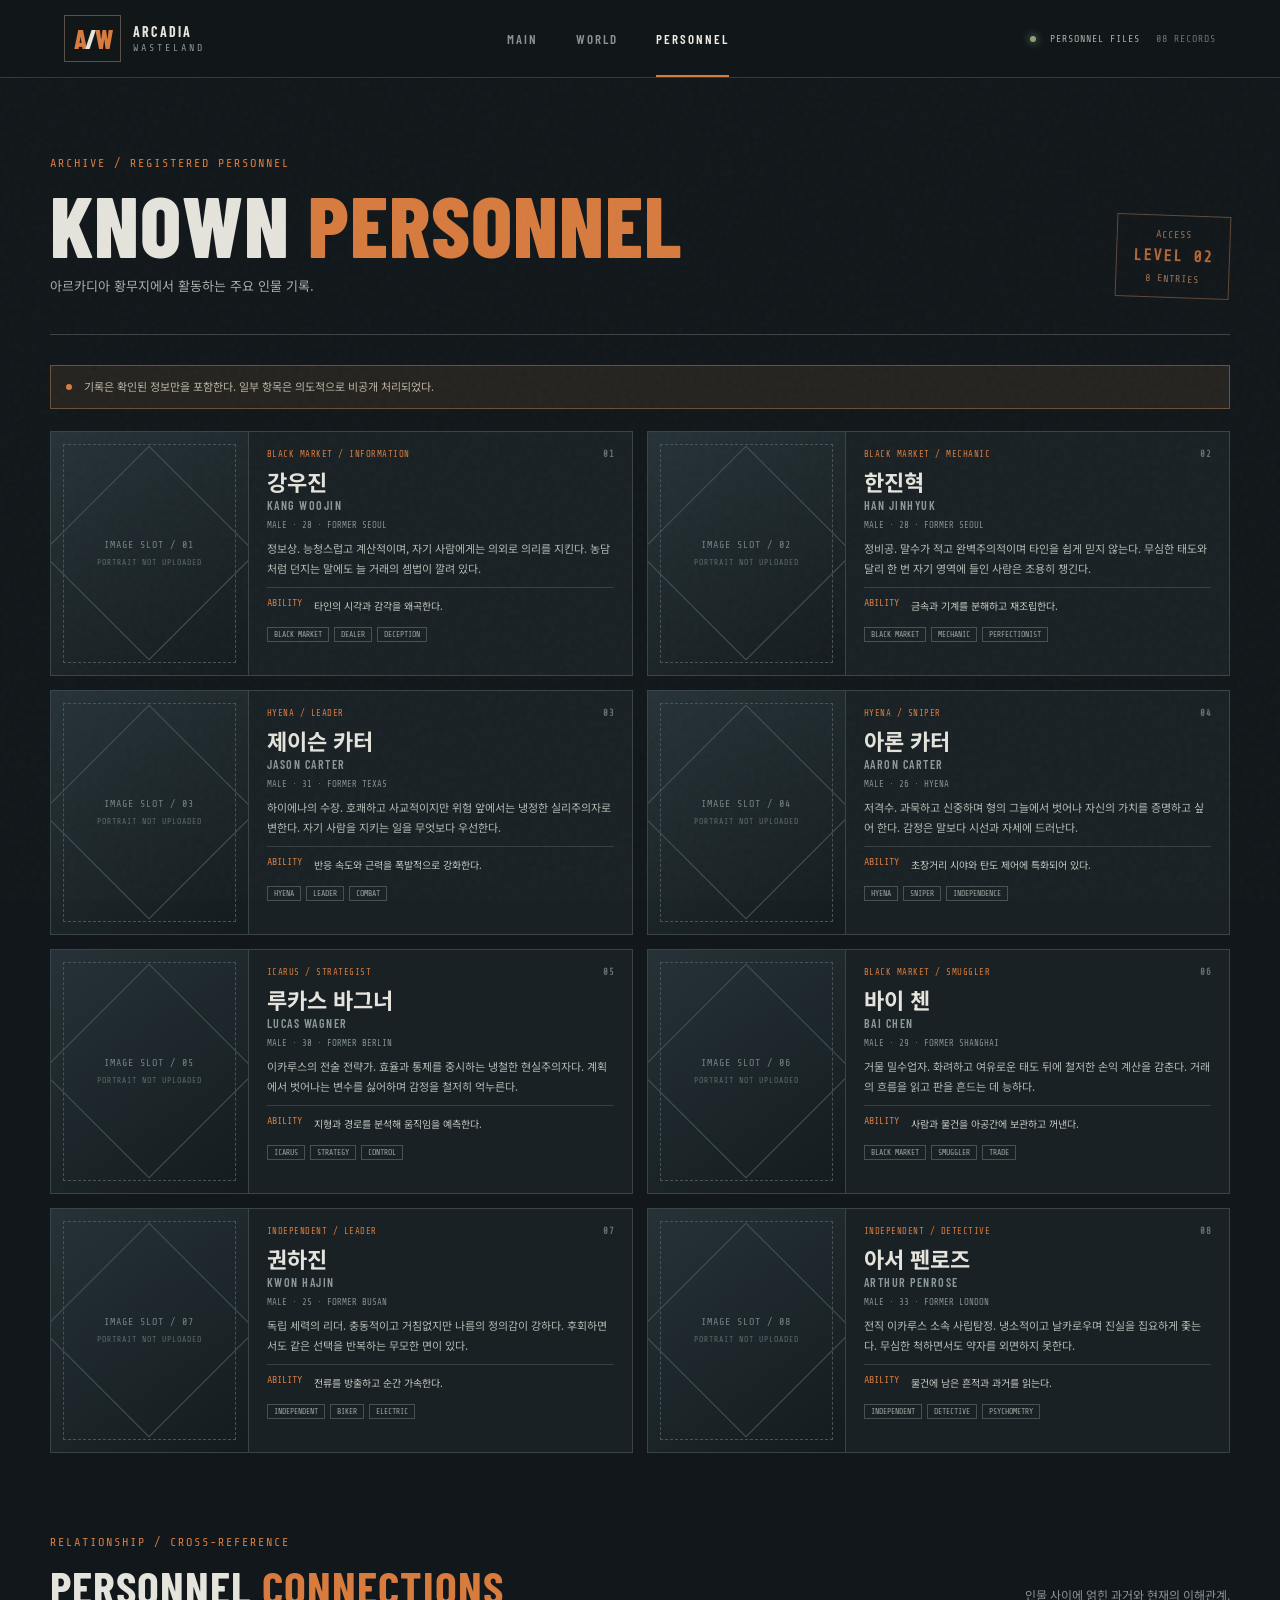
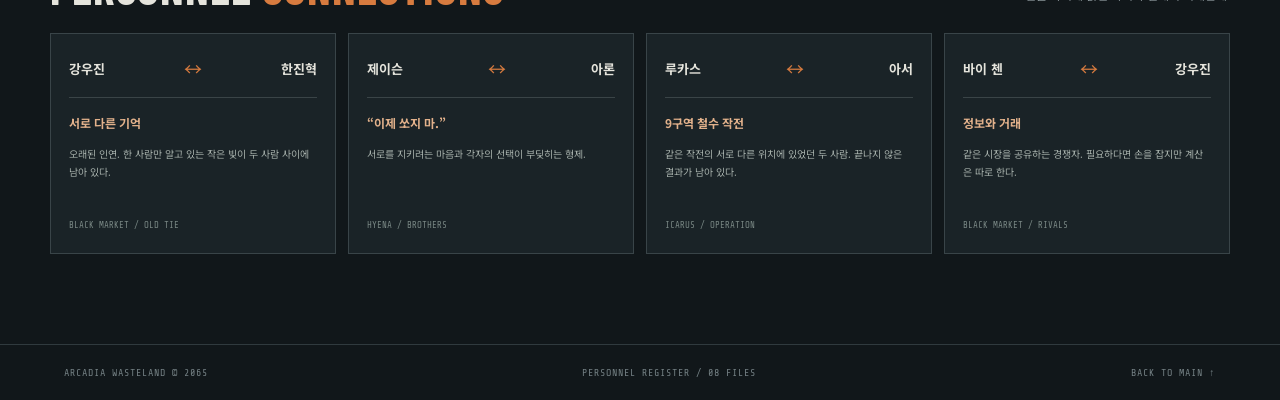
==== characters.html @ 6df77431 "Add files via upload" ====
<!doctype html>
<html lang="ko">
<head>
  <meta charset="utf-8"><meta name="viewport" content="width=device-width, initial-scale=1">
  <meta name="theme-color" content="#11171a"><title>PERSONNEL | ARCADIA WASTELAND</title>
  <link rel="preconnect" href="https://fonts.googleapis.com"><link rel="preconnect" href="https://fonts.gstatic.com" crossorigin>
  <link href="https://fonts.googleapis.com/css2?family=Barlow+Condensed:wght@500;600;700;800&family=Noto+Sans+KR:wght@400;500;600;700&display=swap" rel="stylesheet">
  <link rel="stylesheet" href="assets/css/style.css">
</head>
<body>
  <div class="noise"></div>
  <header class="site-header">
    <a class="brand" href="index.html"><span class="brand-mark">A<span>/</span>W</span><span>ARCADIA<br><small>WASTELAND</small></span></a>
    <nav class="main-nav"><a href="index.html">MAIN</a><a href="world.html">WORLD</a><a class="active" href="characters.html">PERSONNEL</a></nav>
    <div class="header-status"><i></i> PERSONNEL FILES <span>08 RECORDS</span></div>
  </header>
  <main class="page-wrap content-page">
    <div class="page-heading"><div><p class="eyebrow">ARCHIVE / REGISTERED PERSONNEL</p><h1>KNOWN <em>PERSONNEL</em></h1><p class="page-lead">아르카디아 황무지에서 활동하는 주요 인물 기록.</p></div><div class="heading-stamp">ACCESS<br><b>LEVEL 02</b><br>8 ENTRIES</div></div>
    <div class="personnel-note"><span class="warning-dot"></span> 기록은 확인된 정보만을 포함한다. 일부 항목은 의도적으로 비공개 처리되었다.</div>
    <section class="character-grid">
      <article class="character-card"><div class="portrait-slot"><span>IMAGE SLOT / 01</span><small>PORTRAIT NOT UPLOADED</small></div><div class="character-data"><div class="character-top"><span>BLACK MARKET / INFORMATION</span><b>01</b></div><h2>강우진 <small>KANG WOOJIN</small></h2><p class="character-meta">MALE · 28 · FORMER SEOUL</p><p class="character-summary">정보상. 능청스럽고 계산적이며, 자기 사람에게는 의외로 의리를 지킨다. 농담처럼 던지는 말에도 늘 거래의 셈법이 깔려 있다.</p><div class="ability"><b>ABILITY</b><span>타인의 시각과 감각을 왜곡한다.</span></div><div class="character-tags"><i>BLACK MARKET</i><i>DEALER</i><i>DECEPTION</i></div></div></article>
      <article class="character-card"><div class="portrait-slot"><span>IMAGE SLOT / 02</span><small>PORTRAIT NOT UPLOADED</small></div><div class="character-data"><div class="character-top"><span>BLACK MARKET / MECHANIC</span><b>02</b></div><h2>한진혁 <small>HAN JINHYUK</small></h2><p class="character-meta">MALE · 28 · FORMER SEOUL</p><p class="character-summary">정비공. 말수가 적고 완벽주의적이며 타인을 쉽게 믿지 않는다. 무심한 태도와 달리 한 번 자기 영역에 들인 사람은 조용히 챙긴다.</p><div class="ability"><b>ABILITY</b><span>금속과 기계를 분해하고 재조립한다.</span></div><div class="character-tags"><i>BLACK MARKET</i><i>MECHANIC</i><i>PERFECTIONIST</i></div></div></article>
      <article class="character-card"><div class="portrait-slot"><span>IMAGE SLOT / 03</span><small>PORTRAIT NOT UPLOADED</small></div><div class="character-data"><div class="character-top"><span>HYENA / LEADER</span><b>03</b></div><h2>제이슨 카터 <small>JASON CARTER</small></h2><p class="character-meta">MALE · 31 · FORMER TEXAS</p><p class="character-summary">하이에나의 수장. 호쾌하고 사교적이지만 위험 앞에서는 냉정한 실리주의자로 변한다. 자기 사람을 지키는 일을 무엇보다 우선한다.</p><div class="ability"><b>ABILITY</b><span>반응 속도와 근력을 폭발적으로 강화한다.</span></div><div class="character-tags"><i>HYENA</i><i>LEADER</i><i>COMBAT</i></div></div></article>
      <article class="character-card"><div class="portrait-slot"><span>IMAGE SLOT / 04</span><small>PORTRAIT NOT UPLOADED</small></div><div class="character-data"><div class="character-top"><span>HYENA / SNIPER</span><b>04</b></div><h2>아론 카터 <small>AARON CARTER</small></h2><p class="character-meta">MALE · 26 · HYENA</p><p class="character-summary">저격수. 과묵하고 신중하며 형의 그늘에서 벗어나 자신의 가치를 증명하고 싶어 한다. 감정은 말보다 시선과 자세에 드러난다.</p><div class="ability"><b>ABILITY</b><span>초장거리 시야와 탄도 제어에 특화되어 있다.</span></div><div class="character-tags"><i>HYENA</i><i>SNIPER</i><i>INDEPENDENCE</i></div></div></article>
      <article class="character-card"><div class="portrait-slot"><span>IMAGE SLOT / 05</span><small>PORTRAIT NOT UPLOADED</small></div><div class="character-data"><div class="character-top"><span>ICARUS / STRATEGIST</span><b>05</b></div><h2>루카스 바그너 <small>LUCAS WAGNER</small></h2><p class="character-meta">MALE · 30 · FORMER BERLIN</p><p class="character-summary">이카루스의 전술 전략가. 효율과 통제를 중시하는 냉철한 현실주의자다. 계획에서 벗어나는 변수를 싫어하며 감정을 철저히 억누른다.</p><div class="ability"><b>ABILITY</b><span>지형과 경로를 분석해 움직임을 예측한다.</span></div><div class="character-tags"><i>ICARUS</i><i>STRATEGY</i><i>CONTROL</i></div></div></article>
      <article class="character-card"><div class="portrait-slot"><span>IMAGE SLOT / 06</span><small>PORTRAIT NOT UPLOADED</small></div><div class="character-data"><div class="character-top"><span>BLACK MARKET / SMUGGLER</span><b>06</b></div><h2>바이 첸 <small>BAI CHEN</small></h2><p class="character-meta">MALE · 29 · FORMER SHANGHAI</p><p class="character-summary">거물 밀수업자. 화려하고 여유로운 태도 뒤에 철저한 손익 계산을 감춘다. 거래의 흐름을 읽고 판을 흔드는 데 능하다.</p><div class="ability"><b>ABILITY</b><span>사람과 물건을 아공간에 보관하고 꺼낸다.</span></div><div class="character-tags"><i>BLACK MARKET</i><i>SMUGGLER</i><i>TRADE</i></div></div></article>
      <article class="character-card"><div class="portrait-slot"><span>IMAGE SLOT / 07</span><small>PORTRAIT NOT UPLOADED</small></div><div class="character-data"><div class="character-top"><span>INDEPENDENT / LEADER</span><b>07</b></div><h2>권하진 <small>KWON HAJIN</small></h2><p class="character-meta">MALE · 25 · FORMER BUSAN</p><p class="character-summary">독립 세력의 리더. 충동적이고 거침없지만 나름의 정의감이 강하다. 후회하면서도 같은 선택을 반복하는 무모한 면이 있다.</p><div class="ability"><b>ABILITY</b><span>전류를 방출하고 순간 가속한다.</span></div><div class="character-tags"><i>INDEPENDENT</i><i>BIKER</i><i>ELECTRIC</i></div></div></article>
      <article class="character-card"><div class="portrait-slot"><span>IMAGE SLOT / 08</span><small>PORTRAIT NOT UPLOADED</small></div><div class="character-data"><div class="character-top"><span>INDEPENDENT / DETECTIVE</span><b>08</b></div><h2>아서 펜로즈 <small>ARTHUR PENROSE</small></h2><p class="character-meta">MALE · 33 · FORMER LONDON</p><p class="character-summary">전직 이카루스 소속 사립탐정. 냉소적이고 날카로우며 진실을 집요하게 좇는다. 무심한 척하면서도 약자를 외면하지 못한다.</p><div class="ability"><b>ABILITY</b><span>물건에 남은 흔적과 과거를 읽는다.</span></div><div class="character-tags"><i>INDEPENDENT</i><i>DETECTIVE</i><i>PSYCHOMETRY</i></div></div></article>
    </section>

    <section class="relations-section">
      <div class="section-title"><div><span class="section-kicker">RELATIONSHIP / CROSS-REFERENCE</span><h2>PERSONNEL <em>CONNECTIONS</em></h2></div><p>인물 사이에 얽힌 과거와 현재의 이해관계.</p></div>
      <div class="relation-grid">
        <div class="relation-card"><div class="relation-names"><b>강우진</b><span>↔</span><b>한진혁</b></div><strong>서로 다른 기억</strong><p>오래된 인연. 한 사람만 알고 있는 작은 빚이 두 사람 사이에 남아 있다.</p><small>BLACK MARKET / OLD TIE</small></div>
        <div class="relation-card"><div class="relation-names"><b>제이슨</b><span>↔</span><b>아론</b></div><strong>“이제 쏘지 마.”</strong><p>서로를 지키려는 마음과 각자의 선택이 부딪히는 형제.</p><small>HYENA / BROTHERS</small></div>
        <div class="relation-card"><div class="relation-names"><b>루카스</b><span>↔</span><b>아서</b></div><strong>9구역 철수 작전</strong><p>같은 작전의 서로 다른 위치에 있었던 두 사람. 끝나지 않은 결과가 남아 있다.</p><small>ICARUS / OPERATION</small></div>
        <div class="relation-card"><div class="relation-names"><b>바이 첸</b><span>↔</span><b>강우진</b></div><strong>정보와 거래</strong><p>같은 시장을 공유하는 경쟁자. 필요하다면 손을 잡지만 계산은 따로 한다.</p><small>BLACK MARKET / RIVALS</small></div>
      </div>
    </section>
  </main>
  <footer class="site-footer"><span>ARCADIA WASTELAND © 2065</span><span>PERSONNEL REGISTER / 08 FILES</span><a href="index.html">BACK TO MAIN ↑</a></footer>
</body>
</html>
---- assets/css/style.css ----
@import url('https://fonts.googleapis.com/css2?family=Share+Tech+Mono&display=swap');
:root{--bg:#11171a;--panel:#192125;--panel2:#202a2e;--line:#394449;--muted:#8b9698;--text:#e5e4dc;--orange:#d77b3f;--orange2:#9e512d;--mono:'Share Tech Mono',monospace;--display:'Barlow Condensed',sans-serif;--body:'Noto Sans KR',sans-serif}
*{box-sizing:border-box}html{scroll-behavior:smooth}body{margin:0;background:var(--bg);color:var(--text);font-family:var(--body);font-size:14px;line-height:1.8;overflow-x:hidden}a{color:inherit;text-decoration:none}.noise{position:fixed;inset:0;pointer-events:none;z-index:10;opacity:.12;background-image:url("data:image/svg+xml,%3Csvg viewBox='0 0 180 180' xmlns='http://www.w3.org/2000/svg'%3E%3Cfilter id='n'%3E%3CfeTurbulence type='fractalNoise' baseFrequency='.9' numOctaves='3' stitchTiles='stitch'/%3E%3C/filter%3E%3Crect width='100%25' height='100%25' filter='url(%23n)' opacity='.24'/%3E%3C/svg%3E")}
.site-header{height:78px;border-bottom:1px solid #313b3f;background:#111719;display:flex;align-items:center;justify-content:space-between;padding:0 clamp(20px,5vw,76px);position:relative;z-index:20}.brand{display:flex;align-items:center;gap:12px;font:700 14px/1 var(--display);letter-spacing:2px}.brand small{font:10px var(--mono);color:var(--muted);letter-spacing:3px}.brand-mark{font:800 26px var(--display);letter-spacing:-2px;color:var(--orange);border:1px solid #5c5148;padding:7px 9px}.brand-mark span{color:#e8e4d9}.main-nav{display:flex;gap:38px;height:100%;align-items:center}.main-nav a{font:600 13px var(--display);letter-spacing:2px;color:#899396;position:relative;height:100%;display:flex;align-items:center}.main-nav a:hover,.main-nav a.active{color:#f0ede4}.main-nav a.active:after{content:"";height:2px;background:var(--orange);position:absolute;bottom:0;left:0;right:0}.header-status{font:10px var(--mono);letter-spacing:1px;color:#a5aeaa}.header-status i{display:inline-block;width:6px;height:6px;background:#8da17b;border-radius:50%;margin-right:8px;box-shadow:0 0 8px #8da17b}.header-status span{color:#667174;margin-left:10px}
.hero{min-height:650px;height:min(780px,calc(100vh - 78px));position:relative;display:flex;align-items:center;overflow:hidden;background:#171e21}.hero-backdrop{position:absolute;inset:0;background:linear-gradient(90deg,rgba(12,17,19,.96) 0%,rgba(12,17,19,.82) 42%,rgba(12,17,19,.2) 100%),linear-gradient(0deg,#11171a 0%,transparent 32%),url('../images/regions/arcadia-skyline.svg') center/cover no-repeat;filter:saturate(.65)}.hero:after{content:"";position:absolute;inset:0;background:repeating-linear-gradient(0deg,transparent 0 49px,rgba(255,255,255,.025) 50px),repeating-linear-gradient(90deg,transparent 0 79px,rgba(255,255,255,.02) 80px);pointer-events:none}.hero-content{position:relative;z-index:2;margin-left:clamp(24px,10vw,160px);max-width:700px;padding:50px 20px}.eyebrow,.section-kicker{font:12px var(--mono);letter-spacing:2px;color:var(--orange)}.line{display:inline-block;width:32px;height:1px;background:var(--orange);vertical-align:middle;margin-right:12px}.hero h1{font:800 clamp(68px,10vw,138px)/.78 var(--display);letter-spacing:-3px;margin:28px 0 24px;color:#e8e5dc}.hero h1 em,.page-heading h1 em,.section-title h2 em,.data-panel h2 em,.play-note h2 em{font-style:normal;color:var(--orange)}.hero-ko{font-size:18px;font-weight:600;letter-spacing:-.5px;margin:0 0 18px}.hero-desc{color:#aab1ad;line-height:2.1;font-size:13px}.hero-actions{display:flex;align-items:center;gap:30px;margin-top:35px}.button{display:inline-flex;align-items:center;gap:22px;padding:13px 19px;font:600 13px var(--display);letter-spacing:1.4px}.button-primary{background:var(--orange);color:#171b1c}.button-primary:hover{background:#ed9a5e}.text-link,.arrow-link{font-size:12px;color:#d1d2ca}.text-link span,.arrow-link span{color:var(--orange);margin-left:8px}.hero-coordinate{position:absolute;right:6%;top:13%;font:11px/1.8 var(--mono);letter-spacing:1px;color:#9ba39e;text-align:right;z-index:2}.hero-coordinate span{font-size:9px;color:#667174}.hero-index{position:absolute;right:6%;bottom:13%;font:12px var(--mono);color:#87918e}.hero-index span{color:var(--orange);font-size:25px}.hero-warning{position:absolute;left:clamp(24px,5vw,76px);bottom:35px;display:flex;gap:12px;align-items:center;font:10px var(--mono);letter-spacing:1px;color:#89918d}.hero-warning b{color:var(--orange);border:1px solid var(--orange2);padding:3px 7px}
.page-wrap{width:min(1180px,calc(100% - 48px));margin:0 auto}.home-lower{padding:76px 0 95px}.home-intro{display:grid;grid-template-columns:1fr 1fr;gap:60px;align-items:end;margin:20px 0 42px}.home-intro h2,.section-title h2,.data-panel h2,.play-note h2{font:700 46px/.95 var(--display);letter-spacing:1px;margin:0}.home-intro h2 span{color:#778286}.intro-copy{max-width:490px;color:#aab1ad;font-size:13px}.arrow-link{display:inline-block;margin-top:13px;border-bottom:1px solid #4a5558;padding-bottom:5px}.feature-grid{display:grid;grid-template-columns:repeat(4,1fr);gap:12px}.feature-card{height:190px;position:relative;overflow:hidden;padding:17px;display:flex;flex-direction:column;justify-content:flex-end;border:1px solid #3b4548;background:#202a2e}.feature-card:before{content:"";position:absolute;inset:0;opacity:.9;transition:transform .4s}.feature-card:hover:before{transform:scale(1.06)}.feature-card>*{position:relative}.feature-card:after{content:"";position:absolute;inset:0;background:linear-gradient(0deg,rgba(9,13,14,.95),transparent 85%)}.feature-card>*{z-index:1}.feature-card strong{font:700 25px var(--display);letter-spacing:1px}.feature-card small{font-size:11px;color:#b7bfba}.feature-no{position:absolute;top:13px;left:16px;font:10px var(--mono);color:#c1c6bd}.feature-arrow{position:absolute;right:16px;bottom:17px;color:var(--orange)}.feature-iron:before{background:url('../images/regions/iron-harbor.svg') center/cover}.feature-under:before{background:url('../images/regions/underground.svg') center/cover}.feature-scrap:before{background:url('../images/regions/scrap-forest.svg') center/cover}.feature-hyena:before{background:url('../images/regions/hyena-outpost.svg') center/cover}
.site-footer{border-top:1px solid #303a3e;padding:22px clamp(20px,5vw,76px);display:flex;justify-content:space-between;gap:15px;color:#748084;font:10px var(--mono);letter-spacing:1px}
.content-page{padding-top:66px;padding-bottom:90px}.page-heading{display:flex;justify-content:space-between;align-items:flex-end;padding-bottom:36px;border-bottom:1px solid #3a4447;margin-bottom:30px}.page-heading h1{font:800 clamp(48px,8vw,86px)/.9 var(--display);margin:15px 0 12px;letter-spacing:1px}.page-lead{color:#a5aeaa;margin:0;font-size:13px}.heading-stamp{border:1px solid #76553f;color:#bd8a66;padding:10px 16px;text-align:center;font:10px/1.7 var(--mono);letter-spacing:1px;transform:rotate(2deg);opacity:.8}.heading-stamp b{font-size:16px;color:var(--orange)}
.panel{background:#192125;border:1px solid #394448;padding:28px;display:grid;grid-template-columns:190px 1fr;gap:30px}.panel-label{font:12px var(--mono);color:var(--orange);letter-spacing:1px}.world-opening h2{font:600 26px var(--display);margin:0 0 12px;letter-spacing:1px}.world-opening p{color:#aeb7b2;font-size:13px;margin:8px 0;max-width:820px}.world-section{padding-top:68px}.section-title{display:flex;justify-content:space-between;align-items:end;margin-bottom:25px}.section-title h2{margin-top:12px}.section-title>p{max-width:370px;color:#879296;font-size:12px;margin:0 0 3px}.region-grid{display:grid;grid-template-columns:repeat(2,1fr);gap:15px}.region-card{background:#1a2327;border:1px solid #384348;display:grid;grid-template-columns:44% 1fr;min-height:210px}.region-art{position:relative;min-height:210px;background-size:cover;background-position:center;display:flex;flex-direction:column;justify-content:flex-end;padding:17px;overflow:hidden}.region-art:after{content:"";position:absolute;inset:0;background:linear-gradient(0deg,rgba(9,13,14,.9),transparent 75%)}.region-art span,.region-art b{position:relative;z-index:1}.region-art span{font:11px var(--mono);color:var(--orange)}.region-art b{font:700 30px/.85 var(--display);letter-spacing:1px}.art-iron{background-image:url('../images/regions/iron-harbor.svg')}.art-under{background-image:url('../images/regions/underground.svg')}.art-scrap{background-image:url('../images/regions/scrap-forest.svg')}.art-hyena{background-image:url('../images/regions/hyena-outpost.svg')}.region-info{padding:19px 18px;display:flex;flex-direction:column}.region-info h3{font-size:18px;margin:0 0 7px}.region-info p{font-size:11px;line-height:1.9;color:#a8b1ad;margin:0 0 15px}.region-info small,.faction-card small{font:9px var(--mono);color:#c17c4f;letter-spacing:.7px;margin-top:auto}.two-col{display:grid;grid-template-columns:1fr 1fr;gap:15px}.data-panel{background:#192125;border:1px solid #394448;padding:27px}.data-panel h2{font-size:34px;margin:12px 0 18px}.data-panel>p{font-size:12px;color:#a8b1ad}.stage-list{display:grid;grid-template-columns:repeat(4,1fr);gap:5px;margin:22px 0}.stage-list div{background:#222e32;padding:10px 8px;border-top:2px solid #80908b}.stage-list div b,.stage-list div span,.stage-list div small{display:block}.stage-list div b{font:10px var(--mono);color:#84908d}.stage-list div span{font:600 11px var(--display);letter-spacing:.5px}.stage-list div small{font-size:9px;color:#899491}.stage-list .danger{border-color:var(--orange)}.stage-list .danger span{color:var(--orange)}.fine-print{font-size:10px!important;color:#818d8d!important}.data-list{list-style:none;padding:0;margin:20px 0 0}.data-list li{border-top:1px solid #354044;padding:12px 0;display:grid;grid-template-columns:90px 1fr;gap:10px}.data-list b{color:#d18a5d;font-size:12px}.data-list span{color:#a8b1ad;font-size:11px}.faction-grid{display:grid;grid-template-columns:repeat(4,1fr);gap:12px}.faction-card{background:#1a2327;border:1px solid #394448;padding:20px;min-height:220px;display:flex;flex-direction:column}.faction-code{font:10px var(--mono);color:var(--orange)}.faction-card h3{font:700 27px var(--display);margin:12px 0 5px;letter-spacing:1px}.faction-card p{font-size:11px;color:#a8b1ad;line-height:1.9;margin:0 0 17px}.notice-strip{display:flex;gap:20px;background:#272622;border:1px solid #6a523c;padding:15px 18px;margin-top:18px}.notice-strip b{font:12px var(--mono);color:var(--orange);white-space:nowrap}.notice-strip span{font-size:11px;color:#c2b9a9}.play-note{border-top:1px solid #3b4548;margin-top:70px;padding-top:30px}.play-note h2{margin:12px 0}.play-note p{max-width:750px;color:#a8b1ad;font-size:13px}
.personnel-note{border:1px solid #6b503b;background:#25231f;padding:11px 15px;color:#bdb5a7;font-size:11px;margin-bottom:22px}.warning-dot{display:inline-block;width:6px;height:6px;background:var(--orange);border-radius:50%;margin:0 9px 1px 0}.character-grid{display:grid;grid-template-columns:repeat(2,1fr);gap:14px}.character-card{background:#192125;border:1px solid #394448;display:grid;grid-template-columns:34% 1fr;min-height:245px}.portrait-slot{background:linear-gradient(145deg,#263237,#141b1e);border-right:1px solid #394448;display:flex;flex-direction:column;justify-content:center;align-items:center;position:relative;overflow:hidden;color:#748184}.portrait-slot:before{content:"";position:absolute;width:150px;height:150px;border:1px solid #435055;transform:rotate(45deg)}.portrait-slot:after{content:"";position:absolute;inset:12px;border:1px dashed #475357}.portrait-slot span,.portrait-slot small{z-index:1;font:10px var(--mono);letter-spacing:1px}.portrait-slot small{font-size:8px;color:#5d6b6d;margin-top:8px}.character-data{padding:17px 18px;min-width:0}.character-top{display:flex;justify-content:space-between;align-items:center;font:9px var(--mono);letter-spacing:.5px;color:var(--orange)}.character-top b{color:#647174}.character-data h2{font-size:22px;line-height:1.15;margin:10px 0 3px}.character-data h2 small{display:block;font:600 12px var(--display);letter-spacing:1.5px;color:#8c999a;margin-top:4px}.character-meta{font:9px var(--mono);color:#82908f;margin:8px 0}.character-summary{font-size:11px;line-height:1.8;color:#b1b9b3;margin:9px 0}.ability{border-top:1px solid #354044;padding-top:9px;display:flex;gap:12px;font-size:10px}.ability b{font:10px var(--mono);color:var(--orange);white-space:nowrap}.ability span{color:#c2c9c1}.character-tags{display:flex;gap:5px;flex-wrap:wrap;margin-top:12px}.character-tags i{font:8px var(--mono);font-style:normal;color:#9ba6a2;border:1px solid #465155;padding:2px 6px}.relations-section{padding-top:75px}.relation-grid{display:grid;grid-template-columns:repeat(4,1fr);gap:12px}.relation-card{background:#1a2327;border:1px solid #394448;padding:18px}.relation-names{display:flex;align-items:center;justify-content:space-between;border-bottom:1px solid #3a4447;padding-bottom:12px;margin-bottom:12px;font-size:13px}.relation-names span{color:var(--orange);font-size:18px}.relation-card strong{font-size:12px;color:#e2b18b}.relation-card p{font-size:10px;color:#a5afaa;line-height:1.8;min-height:55px}.relation-card small{font:9px var(--mono);color:#798784}
@media(max-width:900px){.header-status{display:none}.feature-grid{grid-template-columns:repeat(2,1fr)}.faction-grid,.relation-grid{grid-template-columns:repeat(2,1fr)}.character-grid{grid-template-columns:1fr}.region-grid{grid-template-columns:1fr}.home-intro{gap:25px}.hero-backdrop{background-position:60% center}}
@media(max-width:600px){.site-header{height:68px;padding:0 17px}.brand{font-size:12px;gap:8px}.brand-mark{font-size:22px;padding:6px}.main-nav{gap:15px}.main-nav a{font-size:11px;letter-spacing:1px}.hero{height:calc(100svh - 68px);min-height:590px}.hero-content{margin:0;padding:35px 24px}.hero h1{font-size:clamp(65px,18vw,100px)}.hero-ko{font-size:15px}.hero-desc{font-size:11px}.hero-coordinate{top:6%;right:6%;font-size:9px}.hero-index{bottom:12%;right:7%}.hero-warning{bottom:20px;left:22px;font-size:8px}.page-wrap{width:calc(100% - 34px)}.home-lower{padding:55px 0}.home-intro{grid-template-columns:1fr;gap:15px}.home-intro h2{font-size:39px}.feature-grid{gap:8px}.feature-card{height:155px;padding:12px}.feature-card strong{font-size:20px}.feature-card small{font-size:9px}.site-footer{flex-wrap:wrap;padding:18px;gap:8px;font-size:8px}.site-footer span:nth-child(2){display:none}.content-page{padding-top:42px}.page-heading{align-items:flex-start}.page-heading h1{font-size:52px}.heading-stamp{font-size:8px;padding:7px 9px}.page-lead{font-size:11px}.panel{grid-template-columns:1fr;gap:10px;padding:20px}.world-opening h2{font-size:22px}.world-opening p{font-size:11px}.world-section{padding-top:48px}.section-title{display:block}.section-title h2{font-size:38px}.section-title>p{margin-top:12px}.region-card{grid-template-columns:38% 1fr;min-height:190px}.region-art{min-height:190px;padding:12px}.region-art b{font-size:23px}.region-info{padding:14px 12px}.region-info h3{font-size:15px}.region-info p{font-size:10px}.region-info small{font-size:7px}.two-col{grid-template-columns:1fr}.data-panel{padding:20px}.data-panel h2{font-size:30px}.stage-list div{padding:8px 4px}.stage-list div span{font-size:9px}.stage-list div small{font-size:8px}.data-list li{grid-template-columns:75px 1fr}.faction-grid,.relation-grid{grid-template-columns:1fr 1fr;gap:8px}.faction-card{padding:14px;min-height:230px}.faction-card h3{font-size:23px}.faction-card p{font-size:10px}.faction-card small{font-size:7px}.notice-strip{gap:10px;padding:12px}.notice-strip span{font-size:10px}.character-card{grid-template-columns:31% 1fr;min-height:260px}.portrait-slot span{font-size:8px}.portrait-slot small{font-size:6px}.character-data{padding:13px 12px}.character-data h2{font-size:18px}.character-data h2 small{font-size:10px}.character-summary{font-size:10px}.character-meta{font-size:8px}.ability{gap:7px;font-size:9px}.ability b{font-size:8px}.character-tags i{font-size:7px}.relation-card{padding:13px}.relation-names{font-size:11px}.relation-card p{font-size:9px;min-height:68px}.relation-card small{font-size:7px}}
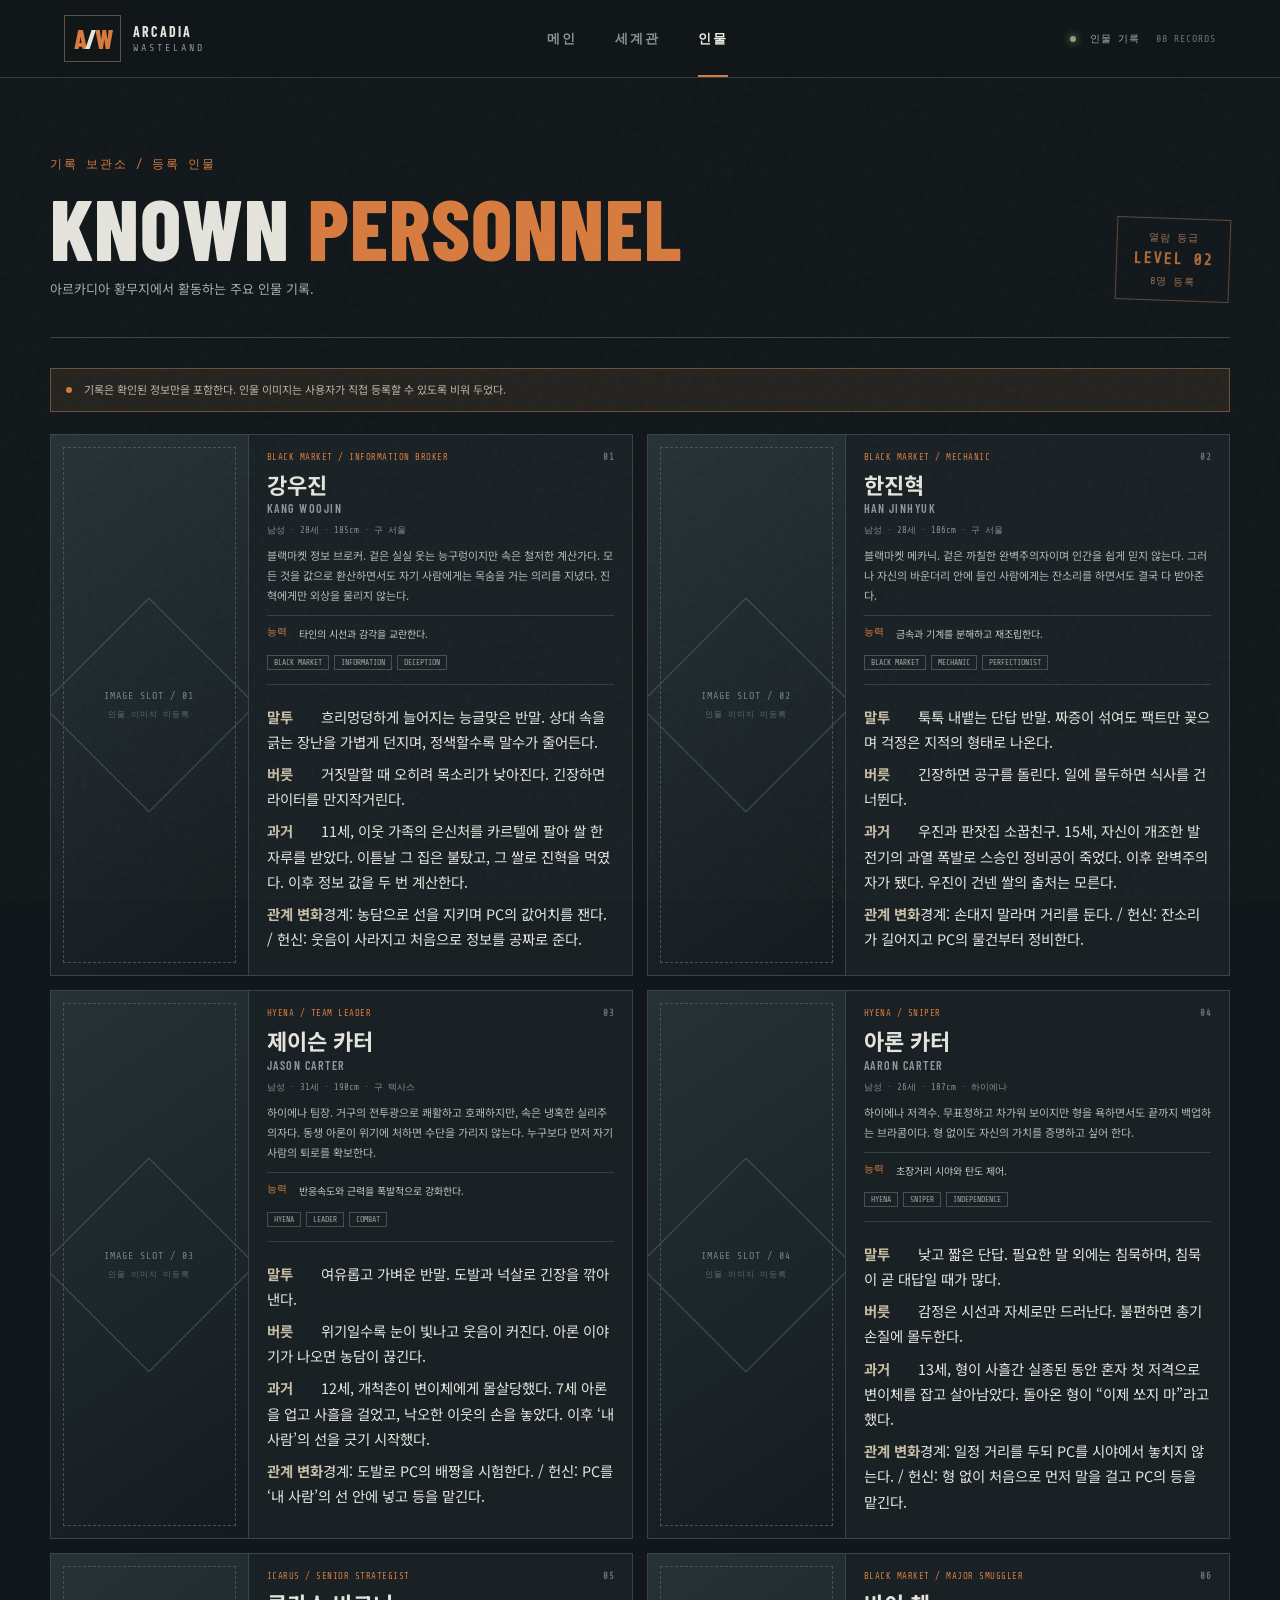
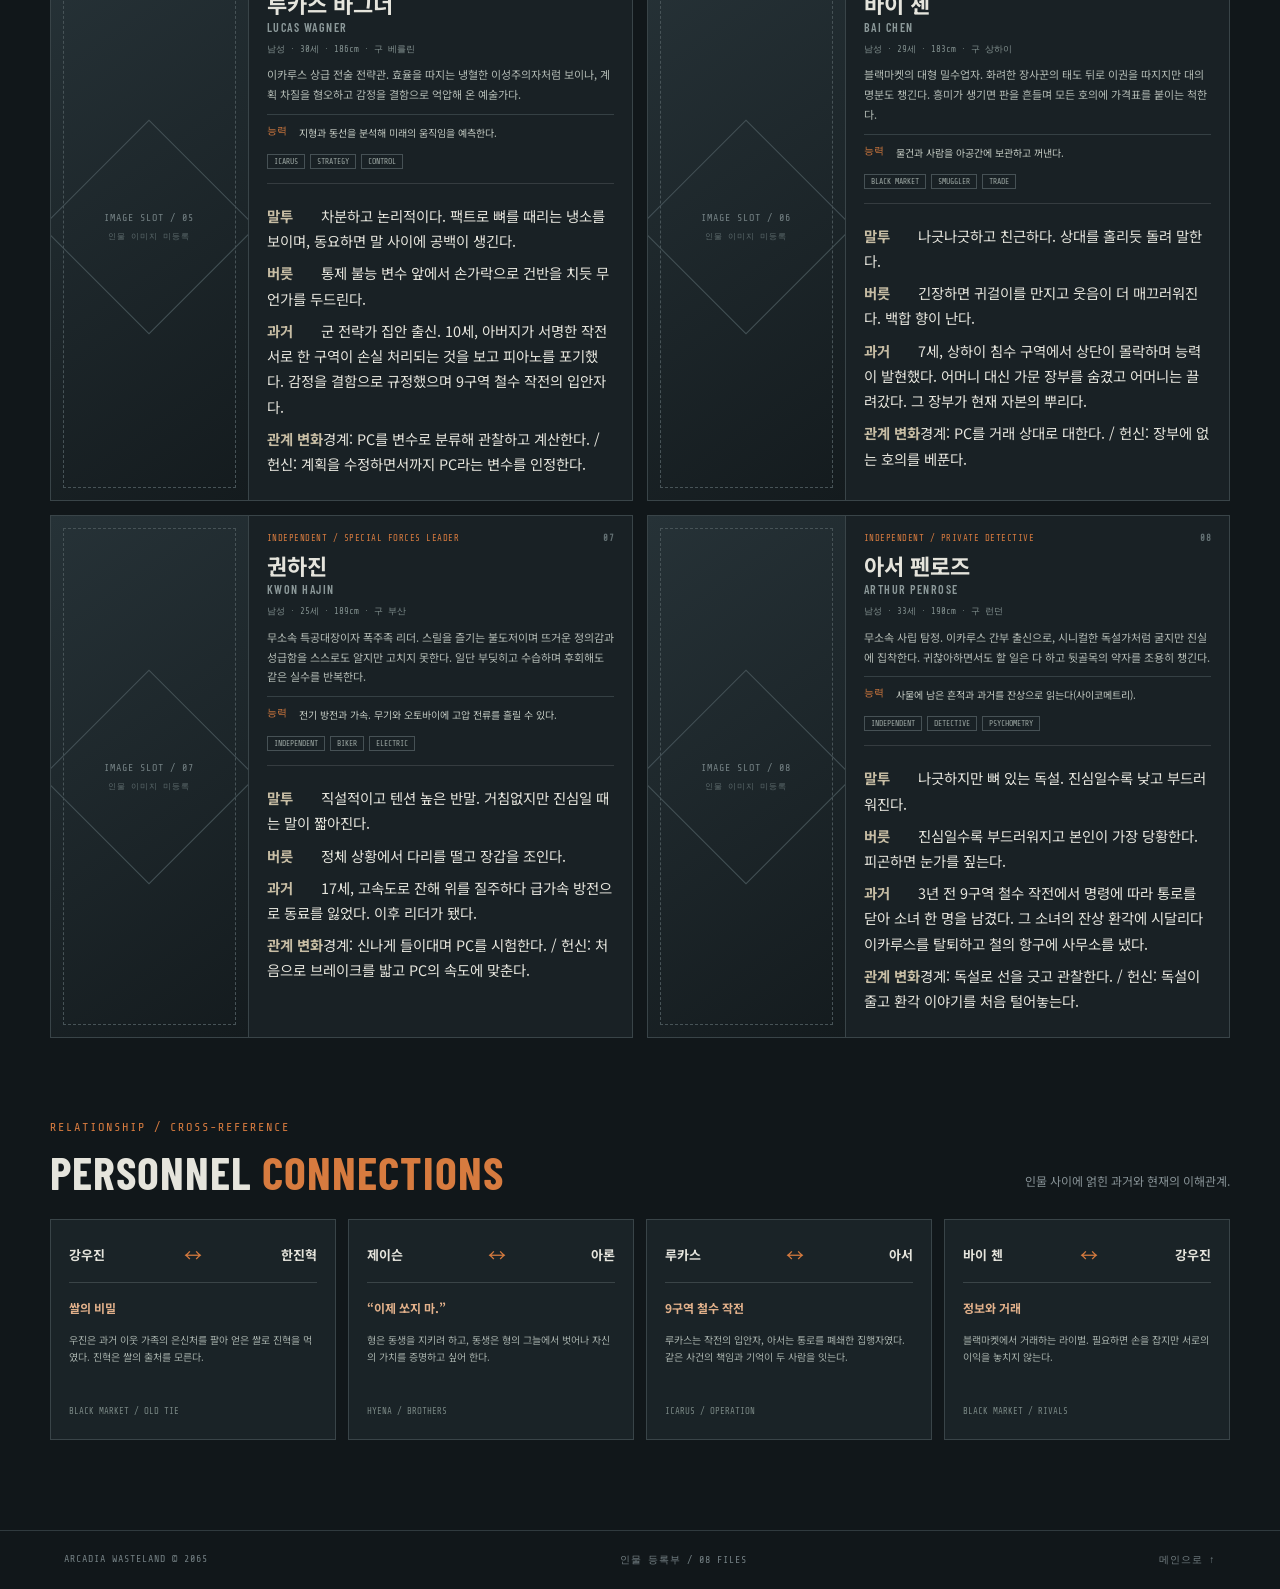
==== commit a459c4f8: "Add files via upload" ====
--- a/characters.html
+++ b/characters.html
@@ -1,43 +1,20 @@
 <!doctype html>
-<html lang="ko">
-<head>
-  <meta charset="utf-8"><meta name="viewport" content="width=device-width, initial-scale=1">
-  <meta name="theme-color" content="#11171a"><title>PERSONNEL | ARCADIA WASTELAND</title>
-  <link rel="preconnect" href="https://fonts.googleapis.com"><link rel="preconnect" href="https://fonts.gstatic.com" crossorigin>
-  <link href="https://fonts.googleapis.com/css2?family=Barlow+Condensed:wght@500;600;700;800&family=Noto+Sans+KR:wght@400;500;600;700&display=swap" rel="stylesheet">
-  <link rel="stylesheet" href="assets/css/style.css">
-</head>
-<body>
-  <div class="noise"></div>
-  <header class="site-header">
-    <a class="brand" href="index.html"><span class="brand-mark">A<span>/</span>W</span><span>ARCADIA<br><small>WASTELAND</small></span></a>
-    <nav class="main-nav"><a href="index.html">MAIN</a><a href="world.html">WORLD</a><a class="active" href="characters.html">PERSONNEL</a></nav>
-    <div class="header-status"><i></i> PERSONNEL FILES <span>08 RECORDS</span></div>
-  </header>
-  <main class="page-wrap content-page">
-    <div class="page-heading"><div><p class="eyebrow">ARCHIVE / REGISTERED PERSONNEL</p><h1>KNOWN <em>PERSONNEL</em></h1><p class="page-lead">아르카디아 황무지에서 활동하는 주요 인물 기록.</p></div><div class="heading-stamp">ACCESS<br><b>LEVEL 02</b><br>8 ENTRIES</div></div>
-    <div class="personnel-note"><span class="warning-dot"></span> 기록은 확인된 정보만을 포함한다. 일부 항목은 의도적으로 비공개 처리되었다.</div>
-    <section class="character-grid">
-      <article class="character-card"><div class="portrait-slot"><span>IMAGE SLOT / 01</span><small>PORTRAIT NOT UPLOADED</small></div><div class="character-data"><div class="character-top"><span>BLACK MARKET / INFORMATION</span><b>01</b></div><h2>강우진 <small>KANG WOOJIN</small></h2><p class="character-meta">MALE · 28 · FORMER SEOUL</p><p class="character-summary">정보상. 능청스럽고 계산적이며, 자기 사람에게는 의외로 의리를 지킨다. 농담처럼 던지는 말에도 늘 거래의 셈법이 깔려 있다.</p><div class="ability"><b>ABILITY</b><span>타인의 시각과 감각을 왜곡한다.</span></div><div class="character-tags"><i>BLACK MARKET</i><i>DEALER</i><i>DECEPTION</i></div></div></article>
-      <article class="character-card"><div class="portrait-slot"><span>IMAGE SLOT / 02</span><small>PORTRAIT NOT UPLOADED</small></div><div class="character-data"><div class="character-top"><span>BLACK MARKET / MECHANIC</span><b>02</b></div><h2>한진혁 <small>HAN JINHYUK</small></h2><p class="character-meta">MALE · 28 · FORMER SEOUL</p><p class="character-summary">정비공. 말수가 적고 완벽주의적이며 타인을 쉽게 믿지 않는다. 무심한 태도와 달리 한 번 자기 영역에 들인 사람은 조용히 챙긴다.</p><div class="ability"><b>ABILITY</b><span>금속과 기계를 분해하고 재조립한다.</span></div><div class="character-tags"><i>BLACK MARKET</i><i>MECHANIC</i><i>PERFECTIONIST</i></div></div></article>
-      <article class="character-card"><div class="portrait-slot"><span>IMAGE SLOT / 03</span><small>PORTRAIT NOT UPLOADED</small></div><div class="character-data"><div class="character-top"><span>HYENA / LEADER</span><b>03</b></div><h2>제이슨 카터 <small>JASON CARTER</small></h2><p class="character-meta">MALE · 31 · FORMER TEXAS</p><p class="character-summary">하이에나의 수장. 호쾌하고 사교적이지만 위험 앞에서는 냉정한 실리주의자로 변한다. 자기 사람을 지키는 일을 무엇보다 우선한다.</p><div class="ability"><b>ABILITY</b><span>반응 속도와 근력을 폭발적으로 강화한다.</span></div><div class="character-tags"><i>HYENA</i><i>LEADER</i><i>COMBAT</i></div></div></article>
-      <article class="character-card"><div class="portrait-slot"><span>IMAGE SLOT / 04</span><small>PORTRAIT NOT UPLOADED</small></div><div class="character-data"><div class="character-top"><span>HYENA / SNIPER</span><b>04</b></div><h2>아론 카터 <small>AARON CARTER</small></h2><p class="character-meta">MALE · 26 · HYENA</p><p class="character-summary">저격수. 과묵하고 신중하며 형의 그늘에서 벗어나 자신의 가치를 증명하고 싶어 한다. 감정은 말보다 시선과 자세에 드러난다.</p><div class="ability"><b>ABILITY</b><span>초장거리 시야와 탄도 제어에 특화되어 있다.</span></div><div class="character-tags"><i>HYENA</i><i>SNIPER</i><i>INDEPENDENCE</i></div></div></article>
-      <article class="character-card"><div class="portrait-slot"><span>IMAGE SLOT / 05</span><small>PORTRAIT NOT UPLOADED</small></div><div class="character-data"><div class="character-top"><span>ICARUS / STRATEGIST</span><b>05</b></div><h2>루카스 바그너 <small>LUCAS WAGNER</small></h2><p class="character-meta">MALE · 30 · FORMER BERLIN</p><p class="character-summary">이카루스의 전술 전략가. 효율과 통제를 중시하는 냉철한 현실주의자다. 계획에서 벗어나는 변수를 싫어하며 감정을 철저히 억누른다.</p><div class="ability"><b>ABILITY</b><span>지형과 경로를 분석해 움직임을 예측한다.</span></div><div class="character-tags"><i>ICARUS</i><i>STRATEGY</i><i>CONTROL</i></div></div></article>
-      <article class="character-card"><div class="portrait-slot"><span>IMAGE SLOT / 06</span><small>PORTRAIT NOT UPLOADED</small></div><div class="character-data"><div class="character-top"><span>BLACK MARKET / SMUGGLER</span><b>06</b></div><h2>바이 첸 <small>BAI CHEN</small></h2><p class="character-meta">MALE · 29 · FORMER SHANGHAI</p><p class="character-summary">거물 밀수업자. 화려하고 여유로운 태도 뒤에 철저한 손익 계산을 감춘다. 거래의 흐름을 읽고 판을 흔드는 데 능하다.</p><div class="ability"><b>ABILITY</b><span>사람과 물건을 아공간에 보관하고 꺼낸다.</span></div><div class="character-tags"><i>BLACK MARKET</i><i>SMUGGLER</i><i>TRADE</i></div></div></article>
-      <article class="character-card"><div class="portrait-slot"><span>IMAGE SLOT / 07</span><small>PORTRAIT NOT UPLOADED</small></div><div class="character-data"><div class="character-top"><span>INDEPENDENT / LEADER</span><b>07</b></div><h2>권하진 <small>KWON HAJIN</small></h2><p class="character-meta">MALE · 25 · FORMER BUSAN</p><p class="character-summary">독립 세력의 리더. 충동적이고 거침없지만 나름의 정의감이 강하다. 후회하면서도 같은 선택을 반복하는 무모한 면이 있다.</p><div class="ability"><b>ABILITY</b><span>전류를 방출하고 순간 가속한다.</span></div><div class="character-tags"><i>INDEPENDENT</i><i>BIKER</i><i>ELECTRIC</i></div></div></article>
-      <article class="character-card"><div class="portrait-slot"><span>IMAGE SLOT / 08</span><small>PORTRAIT NOT UPLOADED</small></div><div class="character-data"><div class="character-top"><span>INDEPENDENT / DETECTIVE</span><b>08</b></div><h2>아서 펜로즈 <small>ARTHUR PENROSE</small></h2><p class="character-meta">MALE · 33 · FORMER LONDON</p><p class="character-summary">전직 이카루스 소속 사립탐정. 냉소적이고 날카로우며 진실을 집요하게 좇는다. 무심한 척하면서도 약자를 외면하지 못한다.</p><div class="ability"><b>ABILITY</b><span>물건에 남은 흔적과 과거를 읽는다.</span></div><div class="character-tags"><i>INDEPENDENT</i><i>DETECTIVE</i><i>PSYCHOMETRY</i></div></div></article>
-    </section>
-
-    <section class="relations-section">
-      <div class="section-title"><div><span class="section-kicker">RELATIONSHIP / CROSS-REFERENCE</span><h2>PERSONNEL <em>CONNECTIONS</em></h2></div><p>인물 사이에 얽힌 과거와 현재의 이해관계.</p></div>
-      <div class="relation-grid">
-        <div class="relation-card"><div class="relation-names"><b>강우진</b><span>↔</span><b>한진혁</b></div><strong>서로 다른 기억</strong><p>오래된 인연. 한 사람만 알고 있는 작은 빚이 두 사람 사이에 남아 있다.</p><small>BLACK MARKET / OLD TIE</small></div>
-        <div class="relation-card"><div class="relation-names"><b>제이슨</b><span>↔</span><b>아론</b></div><strong>“이제 쏘지 마.”</strong><p>서로를 지키려는 마음과 각자의 선택이 부딪히는 형제.</p><small>HYENA / BROTHERS</small></div>
-        <div class="relation-card"><div class="relation-names"><b>루카스</b><span>↔</span><b>아서</b></div><strong>9구역 철수 작전</strong><p>같은 작전의 서로 다른 위치에 있었던 두 사람. 끝나지 않은 결과가 남아 있다.</p><small>ICARUS / OPERATION</small></div>
-        <div class="relation-card"><div class="relation-names"><b>바이 첸</b><span>↔</span><b>강우진</b></div><strong>정보와 거래</strong><p>같은 시장을 공유하는 경쟁자. 필요하다면 손을 잡지만 계산은 따로 한다.</p><small>BLACK MARKET / RIVALS</small></div>
-      </div>
-    </section>
-  </main>
-  <footer class="site-footer"><span>ARCADIA WASTELAND © 2065</span><span>PERSONNEL REGISTER / 08 FILES</span><a href="index.html">BACK TO MAIN ↑</a></footer>
-</body>
-</html>
+<html lang="ko"><head><meta charset="utf-8"><meta name="viewport" content="width=device-width,initial-scale=1"><meta name="theme-color" content="#11171a"><title>PERSONNEL | ARCADIA WASTELAND</title><link rel="preconnect" href="https://fonts.googleapis.com"><link rel="preconnect" href="https://fonts.gstatic.com" crossorigin><link href="https://fonts.googleapis.com/css2?family=Barlow+Condensed:wght@500;600;700;800&family=Noto+Sans+KR:wght@400;500;600;700&display=swap" rel="stylesheet"><link rel="stylesheet" href="assets/css/style.css"><style>.portrait-slot{min-height:260px}.profile-extra{margin-top:14px;padding-top:12px;border-top:1px solid rgba(255,255,255,.12)}.profile-extra p{font-size:.9rem;line-height:1.75;margin:7px 0}.profile-extra b{display:inline-block;min-width:54px;color:#c7bda4}.character-meta{line-height:1.6}.relation-card p{line-height:1.7}@media(max-width:680px){.portrait-slot{min-height:220px}}</style></head>
+<body><div class="noise"></div><header class="site-header"><a class="brand" href="index.html"><span class="brand-mark">A<span>/</span>W</span><span>ARCADIA<br><small>WASTELAND</small></span></a><nav class="main-nav"><a href="index.html">메인</a><a href="world.html">세계관</a><a class="active" href="characters.html">인물</a></nav><div class="header-status"><i></i> 인물 기록 <span>08 RECORDS</span></div></header>
+<main class="page-wrap content-page"><div class="page-heading"><div><p class="eyebrow">기록 보관소 / 등록 인물</p><h1>KNOWN <em>PERSONNEL</em></h1><p class="page-lead">아르카디아 황무지에서 활동하는 주요 인물 기록.</p></div><div class="heading-stamp">열람 등급<br><b>LEVEL 02</b><br>8명 등록</div></div><div class="personnel-note"><span class="warning-dot"></span> 기록은 확인된 정보만을 포함한다. 인물 이미지는 사용자가 직접 등록할 수 있도록 비워 두었다.</div>
+<section class="character-grid">
+<article class="character-card"><div class="portrait-slot"><span>IMAGE SLOT / 01</span><small>인물 이미지 미등록</small></div><div class="character-data"><div class="character-top"><span>BLACK MARKET / INFORMATION BROKER</span><b>01</b></div><h2>강우진 <small>KANG WOOJIN</small></h2><p class="character-meta">남성 · 28세 · 185cm · 구 서울</p><p class="character-summary">블랙마켓 정보 브로커. 겉은 실실 웃는 능구렁이지만 속은 철저한 계산가다. 모든 것을 값으로 환산하면서도 자기 사람에게는 목숨을 거는 의리를 지녔다. 진혁에게만 외상을 물리지 않는다.</p><div class="ability"><b>능력</b><span>타인의 시선과 감각을 교란한다.</span></div><div class="character-tags"><i>BLACK MARKET</i><i>INFORMATION</i><i>DECEPTION</i></div><div class="profile-extra"><p><b>말투</b>흐리멍덩하게 늘어지는 능글맞은 반말. 상대 속을 긁는 장난을 가볍게 던지며, 정색할수록 말수가 줄어든다.</p><p><b>버릇</b>거짓말할 때 오히려 목소리가 낮아진다. 긴장하면 라이터를 만지작거린다.</p><p><b>과거</b>11세, 이웃 가족의 은신처를 카르텔에 팔아 쌀 한 자루를 받았다. 이튿날 그 집은 불탔고, 그 쌀로 진혁을 먹였다. 이후 정보 값을 두 번 계산한다.</p><p><b>관계 변화</b>경계: 농담으로 선을 지키며 PC의 값어치를 잰다. / 헌신: 웃음이 사라지고 처음으로 정보를 공짜로 준다.</p></div></div></article>
+<article class="character-card"><div class="portrait-slot"><span>IMAGE SLOT / 02</span><small>인물 이미지 미등록</small></div><div class="character-data"><div class="character-top"><span>BLACK MARKET / MECHANIC</span><b>02</b></div><h2>한진혁 <small>HAN JINHYUK</small></h2><p class="character-meta">남성 · 28세 · 186cm · 구 서울</p><p class="character-summary">블랙마켓 메카닉. 겉은 까칠한 완벽주의자이며 인간을 쉽게 믿지 않는다. 그러나 자신의 바운더리 안에 들인 사람에게는 잔소리를 하면서도 결국 다 받아준다.</p><div class="ability"><b>능력</b><span>금속과 기계를 분해하고 재조립한다.</span></div><div class="character-tags"><i>BLACK MARKET</i><i>MECHANIC</i><i>PERFECTIONIST</i></div><div class="profile-extra"><p><b>말투</b>툭툭 내뱉는 단답 반말. 짜증이 섞여도 팩트만 꽂으며 걱정은 지적의 형태로 나온다.</p><p><b>버릇</b>긴장하면 공구를 돌린다. 일에 몰두하면 식사를 건너뛴다.</p><p><b>과거</b>우진과 판잣집 소꿉친구. 15세, 자신이 개조한 발전기의 과열 폭발로 스승인 정비공이 죽었다. 이후 완벽주의자가 됐다. 우진이 건넨 쌀의 출처는 모른다.</p><p><b>관계 변화</b>경계: 손대지 말라며 거리를 둔다. / 헌신: 잔소리가 길어지고 PC의 물건부터 정비한다.</p></div></div></article>
+<article class="character-card"><div class="portrait-slot"><span>IMAGE SLOT / 03</span><small>인물 이미지 미등록</small></div><div class="character-data"><div class="character-top"><span>HYENA / TEAM LEADER</span><b>03</b></div><h2>제이슨 카터 <small>JASON CARTER</small></h2><p class="character-meta">남성 · 31세 · 190cm · 구 텍사스</p><p class="character-summary">하이에나 팀장. 거구의 전투광으로 쾌활하고 호쾌하지만, 속은 냉혹한 실리주의자다. 동생 아론이 위기에 처하면 수단을 가리지 않는다. 누구보다 먼저 자기 사람의 퇴로를 확보한다.</p><div class="ability"><b>능력</b><span>반응속도와 근력을 폭발적으로 강화한다.</span></div><div class="character-tags"><i>HYENA</i><i>LEADER</i><i>COMBAT</i></div><div class="profile-extra"><p><b>말투</b>여유롭고 가벼운 반말. 도발과 넉살로 긴장을 깎아낸다.</p><p><b>버릇</b>위기일수록 눈이 빛나고 웃음이 커진다. 아론 이야기가 나오면 농담이 끊긴다.</p><p><b>과거</b>12세, 개척촌이 변이체에게 몰살당했다. 7세 아론을 업고 사흘을 걸었고, 낙오한 이웃의 손을 놓았다. 이후 ‘내 사람’의 선을 긋기 시작했다.</p><p><b>관계 변화</b>경계: 도발로 PC의 배짱을 시험한다. / 헌신: PC를 ‘내 사람’의 선 안에 넣고 등을 맡긴다.</p></div></div></article>
+<article class="character-card"><div class="portrait-slot"><span>IMAGE SLOT / 04</span><small>인물 이미지 미등록</small></div><div class="character-data"><div class="character-top"><span>HYENA / SNIPER</span><b>04</b></div><h2>아론 카터 <small>AARON CARTER</small></h2><p class="character-meta">남성 · 26세 · 187cm · 하이에나</p><p class="character-summary">하이에나 저격수. 무표정하고 차가워 보이지만 형을 욕하면서도 끝까지 백업하는 브라콤이다. 형 없이도 자신의 가치를 증명하고 싶어 한다.</p><div class="ability"><b>능력</b><span>초장거리 시야와 탄도 제어.</span></div><div class="character-tags"><i>HYENA</i><i>SNIPER</i><i>INDEPENDENCE</i></div><div class="profile-extra"><p><b>말투</b>낮고 짧은 단답. 필요한 말 외에는 침묵하며, 침묵이 곧 대답일 때가 많다.</p><p><b>버릇</b>감정은 시선과 자세로만 드러난다. 불편하면 총기 손질에 몰두한다.</p><p><b>과거</b>13세, 형이 사흘간 실종된 동안 혼자 첫 저격으로 변이체를 잡고 살아남았다. 돌아온 형이 “이제 쏘지 마”라고 했다.</p><p><b>관계 변화</b>경계: 일정 거리를 두되 PC를 시야에서 놓치지 않는다. / 헌신: 형 없이 처음으로 먼저 말을 걸고 PC의 등을 맡긴다.</p></div></div></article>
+<article class="character-card"><div class="portrait-slot"><span>IMAGE SLOT / 05</span><small>인물 이미지 미등록</small></div><div class="character-data"><div class="character-top"><span>ICARUS / SENIOR STRATEGIST</span><b>05</b></div><h2>루카스 바그너 <small>LUCAS WAGNER</small></h2><p class="character-meta">남성 · 30세 · 186cm · 구 베를린</p><p class="character-summary">이카루스 상급 전술 전략관. 효율을 따지는 냉혈한 이성주의자처럼 보이나, 계획 차질을 혐오하고 감정을 결함으로 억압해 온 예술가다.</p><div class="ability"><b>능력</b><span>지형과 동선을 분석해 미래의 움직임을 예측한다.</span></div><div class="character-tags"><i>ICARUS</i><i>STRATEGY</i><i>CONTROL</i></div><div class="profile-extra"><p><b>말투</b>차분하고 논리적이다. 팩트로 뼈를 때리는 냉소를 보이며, 동요하면 말 사이에 공백이 생긴다.</p><p><b>버릇</b>통제 불능 변수 앞에서 손가락으로 건반을 치듯 무언가를 두드린다.</p><p><b>과거</b>군 전략가 집안 출신. 10세, 아버지가 서명한 작전서로 한 구역이 손실 처리되는 것을 보고 피아노를 포기했다. 감정을 결함으로 규정했으며 9구역 철수 작전의 입안자다.</p><p><b>관계 변화</b>경계: PC를 변수로 분류해 관찰하고 계산한다. / 헌신: 계획을 수정하면서까지 PC라는 변수를 인정한다.</p></div></div></article>
+<article class="character-card"><div class="portrait-slot"><span>IMAGE SLOT / 06</span><small>인물 이미지 미등록</small></div><div class="character-data"><div class="character-top"><span>BLACK MARKET / MAJOR SMUGGLER</span><b>06</b></div><h2>바이 첸 <small>BAI CHEN</small></h2><p class="character-meta">남성 · 29세 · 183cm · 구 상하이</p><p class="character-summary">블랙마켓의 대형 밀수업자. 화려한 장사꾼의 태도 뒤로 이권을 따지지만 대의명분도 챙긴다. 흥미가 생기면 판을 흔들며 모든 호의에 가격표를 붙이는 척한다.</p><div class="ability"><b>능력</b><span>물건과 사람을 아공간에 보관하고 꺼낸다.</span></div><div class="character-tags"><i>BLACK MARKET</i><i>SMUGGLER</i><i>TRADE</i></div><div class="profile-extra"><p><b>말투</b>나긋나긋하고 친근하다. 상대를 홀리듯 돌려 말한다.</p><p><b>버릇</b>긴장하면 귀걸이를 만지고 웃음이 더 매끄러워진다. 백합 향이 난다.</p><p><b>과거</b>7세, 상하이 침수 구역에서 상단이 몰락하며 능력이 발현했다. 어머니 대신 가문 장부를 숨겼고 어머니는 끌려갔다. 그 장부가 현재 자본의 뿌리다.</p><p><b>관계 변화</b>경계: PC를 거래 상대로 대한다. / 헌신: 장부에 없는 호의를 베푼다.</p></div></div></article>
+<article class="character-card"><div class="portrait-slot"><span>IMAGE SLOT / 07</span><small>인물 이미지 미등록</small></div><div class="character-data"><div class="character-top"><span>INDEPENDENT / SPECIAL FORCES LEADER</span><b>07</b></div><h2>권하진 <small>KWON HAJIN</small></h2><p class="character-meta">남성 · 25세 · 189cm · 구 부산</p><p class="character-summary">무소속 특공대장이자 폭주족 리더. 스릴을 즐기는 불도저이며 뜨거운 정의감과 성급함을 스스로도 알지만 고치지 못한다. 일단 부딪히고 수습하며 후회해도 같은 실수를 반복한다.</p><div class="ability"><b>능력</b><span>전기 방전과 가속. 무기와 오토바이에 고압 전류를 흘릴 수 있다.</span></div><div class="character-tags"><i>INDEPENDENT</i><i>BIKER</i><i>ELECTRIC</i></div><div class="profile-extra"><p><b>말투</b>직설적이고 텐션 높은 반말. 거침없지만 진심일 때는 말이 짧아진다.</p><p><b>버릇</b>정체 상황에서 다리를 떨고 장갑을 조인다.</p><p><b>과거</b>17세, 고속도로 잔해 위를 질주하다 급가속 방전으로 동료를 잃었다. 이후 리더가 됐다.</p><p><b>관계 변화</b>경계: 신나게 들이대며 PC를 시험한다. / 헌신: 처음으로 브레이크를 밟고 PC의 속도에 맞춘다.</p></div></div></article>
+<article class="character-card"><div class="portrait-slot"><span>IMAGE SLOT / 08</span><small>인물 이미지 미등록</small></div><div class="character-data"><div class="character-top"><span>INDEPENDENT / PRIVATE DETECTIVE</span><b>08</b></div><h2>아서 펜로즈 <small>ARTHUR PENROSE</small></h2><p class="character-meta">남성 · 33세 · 190cm · 구 런던</p><p class="character-summary">무소속 사립 탐정. 이카루스 간부 출신으로, 시니컬한 독설가처럼 굴지만 진실에 집착한다. 귀찮아하면서도 할 일은 다 하고 뒷골목의 약자를 조용히 챙긴다.</p><div class="ability"><b>능력</b><span>사물에 남은 흔적과 과거를 잔상으로 읽는다(사이코메트리).</span></div><div class="character-tags"><i>INDEPENDENT</i><i>DETECTIVE</i><i>PSYCHOMETRY</i></div><div class="profile-extra"><p><b>말투</b>나긋하지만 뼈 있는 독설. 진심일수록 낮고 부드러워진다.</p><p><b>버릇</b>진심일수록 부드러워지고 본인이 가장 당황한다. 피곤하면 눈가를 짚는다.</p><p><b>과거</b>3년 전 9구역 철수 작전에서 명령에 따라 통로를 닫아 소녀 한 명을 남겼다. 그 소녀의 잔상 환각에 시달리다 이카루스를 탈퇴하고 철의 항구에 사무소를 냈다.</p><p><b>관계 변화</b>경계: 독설로 선을 긋고 관찰한다. / 헌신: 독설이 줄고 환각 이야기를 처음 털어놓는다.</p></div></div></article>
+</section>
+<section class="relations-section"><div class="section-title"><div><span class="section-kicker">RELATIONSHIP / CROSS-REFERENCE</span><h2>PERSONNEL <em>CONNECTIONS</em></h2></div><p>인물 사이에 얽힌 과거와 현재의 이해관계.</p></div><div class="relation-grid">
+<div class="relation-card"><div class="relation-names"><b>강우진</b><span>↔</span><b>한진혁</b></div><strong>쌀의 비밀</strong><p>우진은 과거 이웃 가족의 은신처를 팔아 얻은 쌀로 진혁을 먹였다. 진혁은 쌀의 출처를 모른다.</p><small>BLACK MARKET / OLD TIE</small></div>
+<div class="relation-card"><div class="relation-names"><b>제이슨</b><span>↔</span><b>아론</b></div><strong>“이제 쏘지 마.”</strong><p>형은 동생을 지키려 하고, 동생은 형의 그늘에서 벗어나 자신의 가치를 증명하고 싶어 한다.</p><small>HYENA / BROTHERS</small></div>
+<div class="relation-card"><div class="relation-names"><b>루카스</b><span>↔</span><b>아서</b></div><strong>9구역 철수 작전</strong><p>루카스는 작전의 입안자, 아서는 통로를 폐쇄한 집행자였다. 같은 사건의 책임과 기억이 두 사람을 잇는다.</p><small>ICARUS / OPERATION</small></div>
+<div class="relation-card"><div class="relation-names"><b>바이 첸</b><span>↔</span><b>강우진</b></div><strong>정보와 거래</strong><p>블랙마켓에서 거래하는 라이벌. 필요하면 손을 잡지만 서로의 이익을 놓치지 않는다.</p><small>BLACK MARKET / RIVALS</small></div>
+</div></section></main><footer class="site-footer"><span>ARCADIA WASTELAND © 2065</span><span>인물 등록부 / 08 FILES</span><a href="index.html">메인으로 ↑</a></footer></body></html>
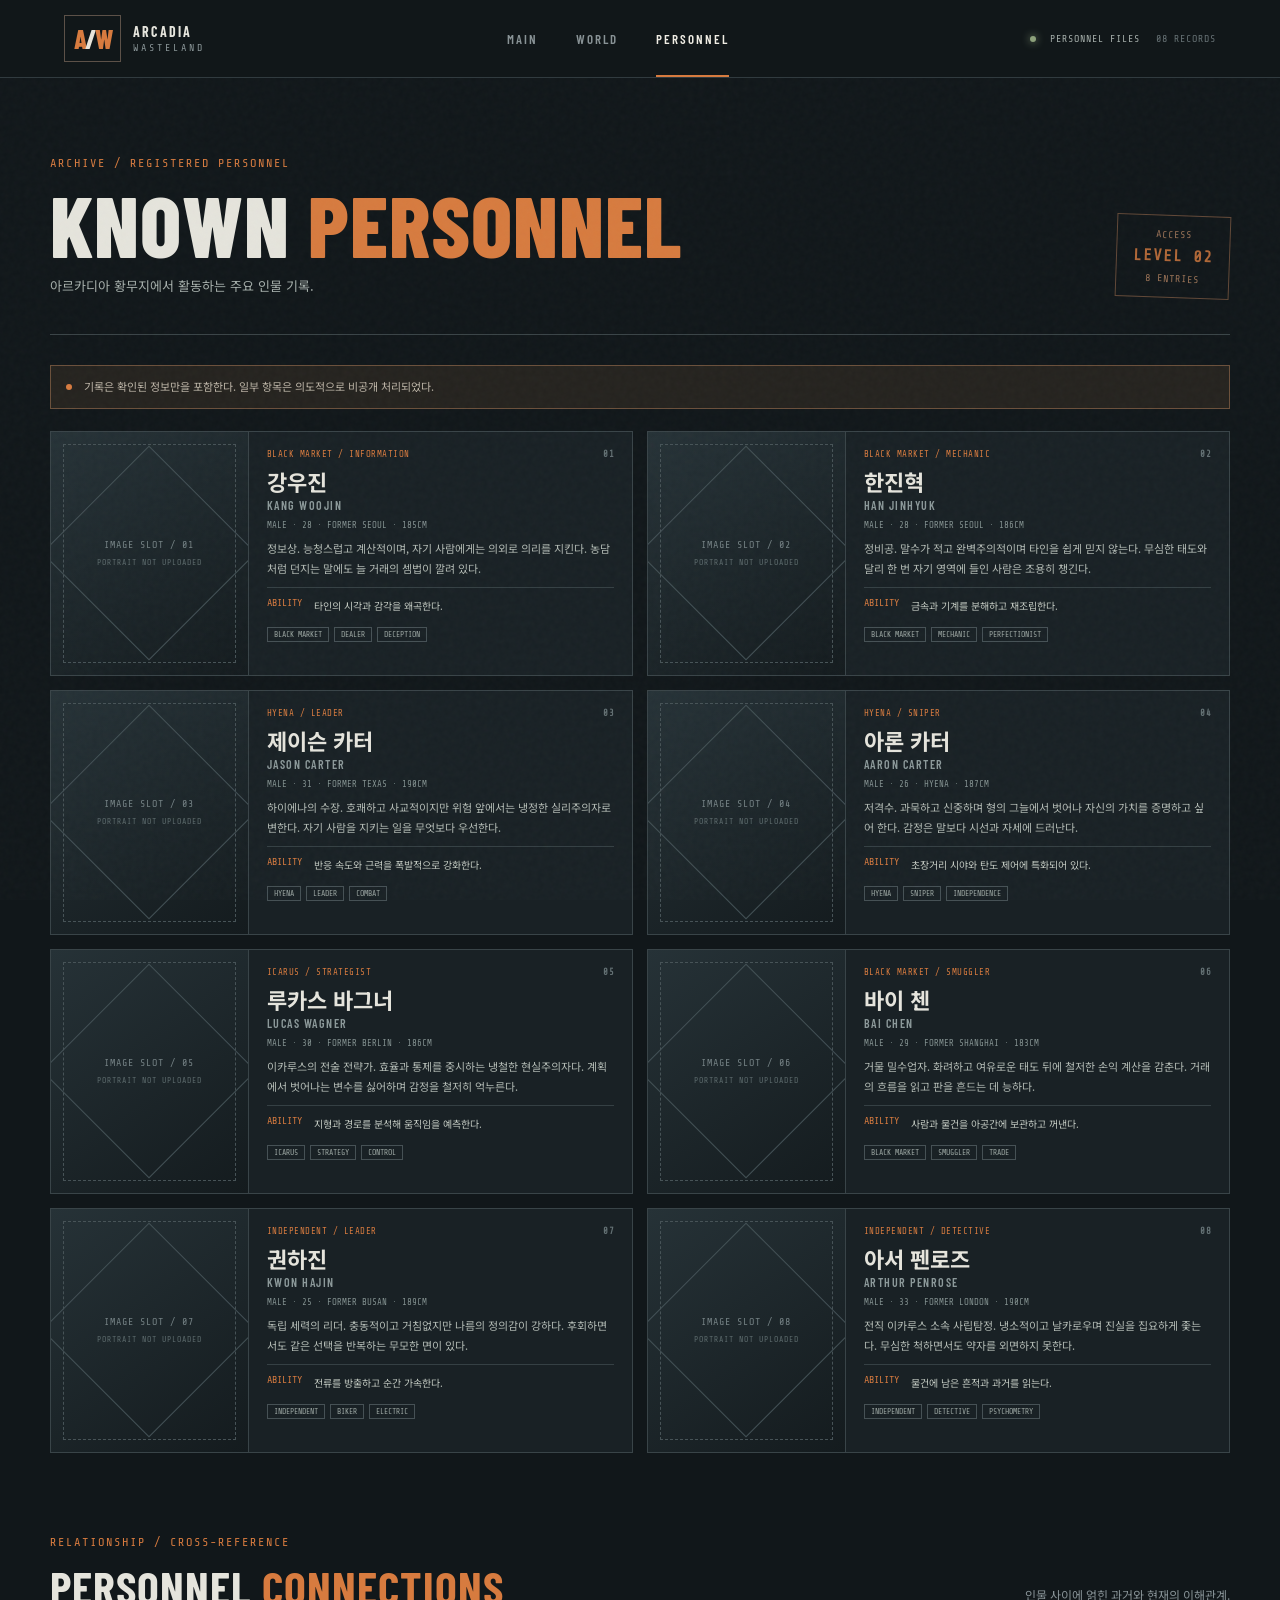
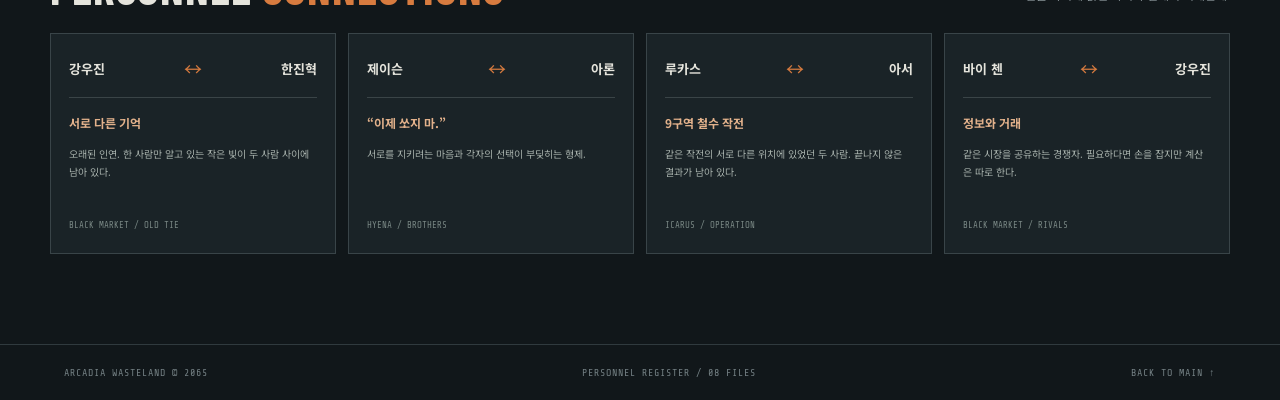
==== commit b43e34f5: "Add files via upload" ====
--- a/characters.html
+++ b/characters.html
@@ -1,20 +1,43 @@
 <!doctype html>
-<html lang="ko"><head><meta charset="utf-8"><meta name="viewport" content="width=device-width,initial-scale=1"><meta name="theme-color" content="#11171a"><title>PERSONNEL | ARCADIA WASTELAND</title><link rel="preconnect" href="https://fonts.googleapis.com"><link rel="preconnect" href="https://fonts.gstatic.com" crossorigin><link href="https://fonts.googleapis.com/css2?family=Barlow+Condensed:wght@500;600;700;800&family=Noto+Sans+KR:wght@400;500;600;700&display=swap" rel="stylesheet"><link rel="stylesheet" href="assets/css/style.css"><style>.portrait-slot{min-height:260px}.profile-extra{margin-top:14px;padding-top:12px;border-top:1px solid rgba(255,255,255,.12)}.profile-extra p{font-size:.9rem;line-height:1.75;margin:7px 0}.profile-extra b{display:inline-block;min-width:54px;color:#c7bda4}.character-meta{line-height:1.6}.relation-card p{line-height:1.7}@media(max-width:680px){.portrait-slot{min-height:220px}}</style></head>
-<body><div class="noise"></div><header class="site-header"><a class="brand" href="index.html"><span class="brand-mark">A<span>/</span>W</span><span>ARCADIA<br><small>WASTELAND</small></span></a><nav class="main-nav"><a href="index.html">메인</a><a href="world.html">세계관</a><a class="active" href="characters.html">인물</a></nav><div class="header-status"><i></i> 인물 기록 <span>08 RECORDS</span></div></header>
-<main class="page-wrap content-page"><div class="page-heading"><div><p class="eyebrow">기록 보관소 / 등록 인물</p><h1>KNOWN <em>PERSONNEL</em></h1><p class="page-lead">아르카디아 황무지에서 활동하는 주요 인물 기록.</p></div><div class="heading-stamp">열람 등급<br><b>LEVEL 02</b><br>8명 등록</div></div><div class="personnel-note"><span class="warning-dot"></span> 기록은 확인된 정보만을 포함한다. 인물 이미지는 사용자가 직접 등록할 수 있도록 비워 두었다.</div>
-<section class="character-grid">
-<article class="character-card"><div class="portrait-slot"><span>IMAGE SLOT / 01</span><small>인물 이미지 미등록</small></div><div class="character-data"><div class="character-top"><span>BLACK MARKET / INFORMATION BROKER</span><b>01</b></div><h2>강우진 <small>KANG WOOJIN</small></h2><p class="character-meta">남성 · 28세 · 185cm · 구 서울</p><p class="character-summary">블랙마켓 정보 브로커. 겉은 실실 웃는 능구렁이지만 속은 철저한 계산가다. 모든 것을 값으로 환산하면서도 자기 사람에게는 목숨을 거는 의리를 지녔다. 진혁에게만 외상을 물리지 않는다.</p><div class="ability"><b>능력</b><span>타인의 시선과 감각을 교란한다.</span></div><div class="character-tags"><i>BLACK MARKET</i><i>INFORMATION</i><i>DECEPTION</i></div><div class="profile-extra"><p><b>말투</b>흐리멍덩하게 늘어지는 능글맞은 반말. 상대 속을 긁는 장난을 가볍게 던지며, 정색할수록 말수가 줄어든다.</p><p><b>버릇</b>거짓말할 때 오히려 목소리가 낮아진다. 긴장하면 라이터를 만지작거린다.</p><p><b>과거</b>11세, 이웃 가족의 은신처를 카르텔에 팔아 쌀 한 자루를 받았다. 이튿날 그 집은 불탔고, 그 쌀로 진혁을 먹였다. 이후 정보 값을 두 번 계산한다.</p><p><b>관계 변화</b>경계: 농담으로 선을 지키며 PC의 값어치를 잰다. / 헌신: 웃음이 사라지고 처음으로 정보를 공짜로 준다.</p></div></div></article>
-<article class="character-card"><div class="portrait-slot"><span>IMAGE SLOT / 02</span><small>인물 이미지 미등록</small></div><div class="character-data"><div class="character-top"><span>BLACK MARKET / MECHANIC</span><b>02</b></div><h2>한진혁 <small>HAN JINHYUK</small></h2><p class="character-meta">남성 · 28세 · 186cm · 구 서울</p><p class="character-summary">블랙마켓 메카닉. 겉은 까칠한 완벽주의자이며 인간을 쉽게 믿지 않는다. 그러나 자신의 바운더리 안에 들인 사람에게는 잔소리를 하면서도 결국 다 받아준다.</p><div class="ability"><b>능력</b><span>금속과 기계를 분해하고 재조립한다.</span></div><div class="character-tags"><i>BLACK MARKET</i><i>MECHANIC</i><i>PERFECTIONIST</i></div><div class="profile-extra"><p><b>말투</b>툭툭 내뱉는 단답 반말. 짜증이 섞여도 팩트만 꽂으며 걱정은 지적의 형태로 나온다.</p><p><b>버릇</b>긴장하면 공구를 돌린다. 일에 몰두하면 식사를 건너뛴다.</p><p><b>과거</b>우진과 판잣집 소꿉친구. 15세, 자신이 개조한 발전기의 과열 폭발로 스승인 정비공이 죽었다. 이후 완벽주의자가 됐다. 우진이 건넨 쌀의 출처는 모른다.</p><p><b>관계 변화</b>경계: 손대지 말라며 거리를 둔다. / 헌신: 잔소리가 길어지고 PC의 물건부터 정비한다.</p></div></div></article>
-<article class="character-card"><div class="portrait-slot"><span>IMAGE SLOT / 03</span><small>인물 이미지 미등록</small></div><div class="character-data"><div class="character-top"><span>HYENA / TEAM LEADER</span><b>03</b></div><h2>제이슨 카터 <small>JASON CARTER</small></h2><p class="character-meta">남성 · 31세 · 190cm · 구 텍사스</p><p class="character-summary">하이에나 팀장. 거구의 전투광으로 쾌활하고 호쾌하지만, 속은 냉혹한 실리주의자다. 동생 아론이 위기에 처하면 수단을 가리지 않는다. 누구보다 먼저 자기 사람의 퇴로를 확보한다.</p><div class="ability"><b>능력</b><span>반응속도와 근력을 폭발적으로 강화한다.</span></div><div class="character-tags"><i>HYENA</i><i>LEADER</i><i>COMBAT</i></div><div class="profile-extra"><p><b>말투</b>여유롭고 가벼운 반말. 도발과 넉살로 긴장을 깎아낸다.</p><p><b>버릇</b>위기일수록 눈이 빛나고 웃음이 커진다. 아론 이야기가 나오면 농담이 끊긴다.</p><p><b>과거</b>12세, 개척촌이 변이체에게 몰살당했다. 7세 아론을 업고 사흘을 걸었고, 낙오한 이웃의 손을 놓았다. 이후 ‘내 사람’의 선을 긋기 시작했다.</p><p><b>관계 변화</b>경계: 도발로 PC의 배짱을 시험한다. / 헌신: PC를 ‘내 사람’의 선 안에 넣고 등을 맡긴다.</p></div></div></article>
-<article class="character-card"><div class="portrait-slot"><span>IMAGE SLOT / 04</span><small>인물 이미지 미등록</small></div><div class="character-data"><div class="character-top"><span>HYENA / SNIPER</span><b>04</b></div><h2>아론 카터 <small>AARON CARTER</small></h2><p class="character-meta">남성 · 26세 · 187cm · 하이에나</p><p class="character-summary">하이에나 저격수. 무표정하고 차가워 보이지만 형을 욕하면서도 끝까지 백업하는 브라콤이다. 형 없이도 자신의 가치를 증명하고 싶어 한다.</p><div class="ability"><b>능력</b><span>초장거리 시야와 탄도 제어.</span></div><div class="character-tags"><i>HYENA</i><i>SNIPER</i><i>INDEPENDENCE</i></div><div class="profile-extra"><p><b>말투</b>낮고 짧은 단답. 필요한 말 외에는 침묵하며, 침묵이 곧 대답일 때가 많다.</p><p><b>버릇</b>감정은 시선과 자세로만 드러난다. 불편하면 총기 손질에 몰두한다.</p><p><b>과거</b>13세, 형이 사흘간 실종된 동안 혼자 첫 저격으로 변이체를 잡고 살아남았다. 돌아온 형이 “이제 쏘지 마”라고 했다.</p><p><b>관계 변화</b>경계: 일정 거리를 두되 PC를 시야에서 놓치지 않는다. / 헌신: 형 없이 처음으로 먼저 말을 걸고 PC의 등을 맡긴다.</p></div></div></article>
-<article class="character-card"><div class="portrait-slot"><span>IMAGE SLOT / 05</span><small>인물 이미지 미등록</small></div><div class="character-data"><div class="character-top"><span>ICARUS / SENIOR STRATEGIST</span><b>05</b></div><h2>루카스 바그너 <small>LUCAS WAGNER</small></h2><p class="character-meta">남성 · 30세 · 186cm · 구 베를린</p><p class="character-summary">이카루스 상급 전술 전략관. 효율을 따지는 냉혈한 이성주의자처럼 보이나, 계획 차질을 혐오하고 감정을 결함으로 억압해 온 예술가다.</p><div class="ability"><b>능력</b><span>지형과 동선을 분석해 미래의 움직임을 예측한다.</span></div><div class="character-tags"><i>ICARUS</i><i>STRATEGY</i><i>CONTROL</i></div><div class="profile-extra"><p><b>말투</b>차분하고 논리적이다. 팩트로 뼈를 때리는 냉소를 보이며, 동요하면 말 사이에 공백이 생긴다.</p><p><b>버릇</b>통제 불능 변수 앞에서 손가락으로 건반을 치듯 무언가를 두드린다.</p><p><b>과거</b>군 전략가 집안 출신. 10세, 아버지가 서명한 작전서로 한 구역이 손실 처리되는 것을 보고 피아노를 포기했다. 감정을 결함으로 규정했으며 9구역 철수 작전의 입안자다.</p><p><b>관계 변화</b>경계: PC를 변수로 분류해 관찰하고 계산한다. / 헌신: 계획을 수정하면서까지 PC라는 변수를 인정한다.</p></div></div></article>
-<article class="character-card"><div class="portrait-slot"><span>IMAGE SLOT / 06</span><small>인물 이미지 미등록</small></div><div class="character-data"><div class="character-top"><span>BLACK MARKET / MAJOR SMUGGLER</span><b>06</b></div><h2>바이 첸 <small>BAI CHEN</small></h2><p class="character-meta">남성 · 29세 · 183cm · 구 상하이</p><p class="character-summary">블랙마켓의 대형 밀수업자. 화려한 장사꾼의 태도 뒤로 이권을 따지지만 대의명분도 챙긴다. 흥미가 생기면 판을 흔들며 모든 호의에 가격표를 붙이는 척한다.</p><div class="ability"><b>능력</b><span>물건과 사람을 아공간에 보관하고 꺼낸다.</span></div><div class="character-tags"><i>BLACK MARKET</i><i>SMUGGLER</i><i>TRADE</i></div><div class="profile-extra"><p><b>말투</b>나긋나긋하고 친근하다. 상대를 홀리듯 돌려 말한다.</p><p><b>버릇</b>긴장하면 귀걸이를 만지고 웃음이 더 매끄러워진다. 백합 향이 난다.</p><p><b>과거</b>7세, 상하이 침수 구역에서 상단이 몰락하며 능력이 발현했다. 어머니 대신 가문 장부를 숨겼고 어머니는 끌려갔다. 그 장부가 현재 자본의 뿌리다.</p><p><b>관계 변화</b>경계: PC를 거래 상대로 대한다. / 헌신: 장부에 없는 호의를 베푼다.</p></div></div></article>
-<article class="character-card"><div class="portrait-slot"><span>IMAGE SLOT / 07</span><small>인물 이미지 미등록</small></div><div class="character-data"><div class="character-top"><span>INDEPENDENT / SPECIAL FORCES LEADER</span><b>07</b></div><h2>권하진 <small>KWON HAJIN</small></h2><p class="character-meta">남성 · 25세 · 189cm · 구 부산</p><p class="character-summary">무소속 특공대장이자 폭주족 리더. 스릴을 즐기는 불도저이며 뜨거운 정의감과 성급함을 스스로도 알지만 고치지 못한다. 일단 부딪히고 수습하며 후회해도 같은 실수를 반복한다.</p><div class="ability"><b>능력</b><span>전기 방전과 가속. 무기와 오토바이에 고압 전류를 흘릴 수 있다.</span></div><div class="character-tags"><i>INDEPENDENT</i><i>BIKER</i><i>ELECTRIC</i></div><div class="profile-extra"><p><b>말투</b>직설적이고 텐션 높은 반말. 거침없지만 진심일 때는 말이 짧아진다.</p><p><b>버릇</b>정체 상황에서 다리를 떨고 장갑을 조인다.</p><p><b>과거</b>17세, 고속도로 잔해 위를 질주하다 급가속 방전으로 동료를 잃었다. 이후 리더가 됐다.</p><p><b>관계 변화</b>경계: 신나게 들이대며 PC를 시험한다. / 헌신: 처음으로 브레이크를 밟고 PC의 속도에 맞춘다.</p></div></div></article>
-<article class="character-card"><div class="portrait-slot"><span>IMAGE SLOT / 08</span><small>인물 이미지 미등록</small></div><div class="character-data"><div class="character-top"><span>INDEPENDENT / PRIVATE DETECTIVE</span><b>08</b></div><h2>아서 펜로즈 <small>ARTHUR PENROSE</small></h2><p class="character-meta">남성 · 33세 · 190cm · 구 런던</p><p class="character-summary">무소속 사립 탐정. 이카루스 간부 출신으로, 시니컬한 독설가처럼 굴지만 진실에 집착한다. 귀찮아하면서도 할 일은 다 하고 뒷골목의 약자를 조용히 챙긴다.</p><div class="ability"><b>능력</b><span>사물에 남은 흔적과 과거를 잔상으로 읽는다(사이코메트리).</span></div><div class="character-tags"><i>INDEPENDENT</i><i>DETECTIVE</i><i>PSYCHOMETRY</i></div><div class="profile-extra"><p><b>말투</b>나긋하지만 뼈 있는 독설. 진심일수록 낮고 부드러워진다.</p><p><b>버릇</b>진심일수록 부드러워지고 본인이 가장 당황한다. 피곤하면 눈가를 짚는다.</p><p><b>과거</b>3년 전 9구역 철수 작전에서 명령에 따라 통로를 닫아 소녀 한 명을 남겼다. 그 소녀의 잔상 환각에 시달리다 이카루스를 탈퇴하고 철의 항구에 사무소를 냈다.</p><p><b>관계 변화</b>경계: 독설로 선을 긋고 관찰한다. / 헌신: 독설이 줄고 환각 이야기를 처음 털어놓는다.</p></div></div></article>
-</section>
-<section class="relations-section"><div class="section-title"><div><span class="section-kicker">RELATIONSHIP / CROSS-REFERENCE</span><h2>PERSONNEL <em>CONNECTIONS</em></h2></div><p>인물 사이에 얽힌 과거와 현재의 이해관계.</p></div><div class="relation-grid">
-<div class="relation-card"><div class="relation-names"><b>강우진</b><span>↔</span><b>한진혁</b></div><strong>쌀의 비밀</strong><p>우진은 과거 이웃 가족의 은신처를 팔아 얻은 쌀로 진혁을 먹였다. 진혁은 쌀의 출처를 모른다.</p><small>BLACK MARKET / OLD TIE</small></div>
-<div class="relation-card"><div class="relation-names"><b>제이슨</b><span>↔</span><b>아론</b></div><strong>“이제 쏘지 마.”</strong><p>형은 동생을 지키려 하고, 동생은 형의 그늘에서 벗어나 자신의 가치를 증명하고 싶어 한다.</p><small>HYENA / BROTHERS</small></div>
-<div class="relation-card"><div class="relation-names"><b>루카스</b><span>↔</span><b>아서</b></div><strong>9구역 철수 작전</strong><p>루카스는 작전의 입안자, 아서는 통로를 폐쇄한 집행자였다. 같은 사건의 책임과 기억이 두 사람을 잇는다.</p><small>ICARUS / OPERATION</small></div>
-<div class="relation-card"><div class="relation-names"><b>바이 첸</b><span>↔</span><b>강우진</b></div><strong>정보와 거래</strong><p>블랙마켓에서 거래하는 라이벌. 필요하면 손을 잡지만 서로의 이익을 놓치지 않는다.</p><small>BLACK MARKET / RIVALS</small></div>
-</div></section></main><footer class="site-footer"><span>ARCADIA WASTELAND © 2065</span><span>인물 등록부 / 08 FILES</span><a href="index.html">메인으로 ↑</a></footer></body></html>
+<html lang="ko">
+<head>
+  <meta charset="utf-8"><meta name="viewport" content="width=device-width, initial-scale=1">
+  <meta name="theme-color" content="#11171a"><title>PERSONNEL | ARCADIA WASTELAND</title>
+  <link rel="preconnect" href="https://fonts.googleapis.com"><link rel="preconnect" href="https://fonts.gstatic.com" crossorigin>
+  <link href="https://fonts.googleapis.com/css2?family=Barlow+Condensed:wght@500;600;700;800&family=Noto+Sans+KR:wght@400;500;600;700&display=swap" rel="stylesheet">
+  <link rel="stylesheet" href="assets/css/style.css">
+</head>
+<body>
+  <div class="noise"></div>
+  <header class="site-header">
+    <a class="brand" href="index.html"><span class="brand-mark">A<span>/</span>W</span><span>ARCADIA<br><small>WASTELAND</small></span></a>
+    <nav class="main-nav"><a href="index.html">MAIN</a><a href="world.html">WORLD</a><a class="active" href="characters.html">PERSONNEL</a></nav>
+    <div class="header-status"><i></i> PERSONNEL FILES <span>08 RECORDS</span></div>
+  </header>
+  <main class="page-wrap content-page">
+    <div class="page-heading"><div><p class="eyebrow">ARCHIVE / REGISTERED PERSONNEL</p><h1>KNOWN <em>PERSONNEL</em></h1><p class="page-lead">아르카디아 황무지에서 활동하는 주요 인물 기록.</p></div><div class="heading-stamp">ACCESS<br><b>LEVEL 02</b><br>8 ENTRIES</div></div>
+    <div class="personnel-note"><span class="warning-dot"></span> 기록은 확인된 정보만을 포함한다. 일부 항목은 의도적으로 비공개 처리되었다.</div>
+    <section class="character-grid">
+      <article class="character-card"><div class="portrait-slot"><span>IMAGE SLOT / 01</span><small>PORTRAIT NOT UPLOADED</small></div><div class="character-data"><div class="character-top"><span>BLACK MARKET / INFORMATION</span><b>01</b></div><h2>강우진 <small>KANG WOOJIN</small></h2><p class="character-meta">MALE · 28 · FORMER SEOUL · 185CM</p><p class="character-summary">정보상. 능청스럽고 계산적이며, 자기 사람에게는 의외로 의리를 지킨다. 농담처럼 던지는 말에도 늘 거래의 셈법이 깔려 있다.</p><div class="ability"><b>ABILITY</b><span>타인의 시각과 감각을 왜곡한다.</span></div><div class="character-tags"><i>BLACK MARKET</i><i>DEALER</i><i>DECEPTION</i></div></div></article>
+      <article class="character-card"><div class="portrait-slot"><span>IMAGE SLOT / 02</span><small>PORTRAIT NOT UPLOADED</small></div><div class="character-data"><div class="character-top"><span>BLACK MARKET / MECHANIC</span><b>02</b></div><h2>한진혁 <small>HAN JINHYUK</small></h2><p class="character-meta">MALE · 28 · FORMER SEOUL · 186CM</p><p class="character-summary">정비공. 말수가 적고 완벽주의적이며 타인을 쉽게 믿지 않는다. 무심한 태도와 달리 한 번 자기 영역에 들인 사람은 조용히 챙긴다.</p><div class="ability"><b>ABILITY</b><span>금속과 기계를 분해하고 재조립한다.</span></div><div class="character-tags"><i>BLACK MARKET</i><i>MECHANIC</i><i>PERFECTIONIST</i></div></div></article>
+      <article class="character-card"><div class="portrait-slot"><span>IMAGE SLOT / 03</span><small>PORTRAIT NOT UPLOADED</small></div><div class="character-data"><div class="character-top"><span>HYENA / LEADER</span><b>03</b></div><h2>제이슨 카터 <small>JASON CARTER</small></h2><p class="character-meta">MALE · 31 · FORMER TEXAS · 190CM</p><p class="character-summary">하이에나의 수장. 호쾌하고 사교적이지만 위험 앞에서는 냉정한 실리주의자로 변한다. 자기 사람을 지키는 일을 무엇보다 우선한다.</p><div class="ability"><b>ABILITY</b><span>반응 속도와 근력을 폭발적으로 강화한다.</span></div><div class="character-tags"><i>HYENA</i><i>LEADER</i><i>COMBAT</i></div></div></article>
+      <article class="character-card"><div class="portrait-slot"><span>IMAGE SLOT / 04</span><small>PORTRAIT NOT UPLOADED</small></div><div class="character-data"><div class="character-top"><span>HYENA / SNIPER</span><b>04</b></div><h2>아론 카터 <small>AARON CARTER</small></h2><p class="character-meta">MALE · 26 · HYENA · 187CM</p><p class="character-summary">저격수. 과묵하고 신중하며 형의 그늘에서 벗어나 자신의 가치를 증명하고 싶어 한다. 감정은 말보다 시선과 자세에 드러난다.</p><div class="ability"><b>ABILITY</b><span>초장거리 시야와 탄도 제어에 특화되어 있다.</span></div><div class="character-tags"><i>HYENA</i><i>SNIPER</i><i>INDEPENDENCE</i></div></div></article>
+      <article class="character-card"><div class="portrait-slot"><span>IMAGE SLOT / 05</span><small>PORTRAIT NOT UPLOADED</small></div><div class="character-data"><div class="character-top"><span>ICARUS / STRATEGIST</span><b>05</b></div><h2>루카스 바그너 <small>LUCAS WAGNER</small></h2><p class="character-meta">MALE · 30 · FORMER BERLIN · 186CM</p><p class="character-summary">이카루스의 전술 전략가. 효율과 통제를 중시하는 냉철한 현실주의자다. 계획에서 벗어나는 변수를 싫어하며 감정을 철저히 억누른다.</p><div class="ability"><b>ABILITY</b><span>지형과 경로를 분석해 움직임을 예측한다.</span></div><div class="character-tags"><i>ICARUS</i><i>STRATEGY</i><i>CONTROL</i></div></div></article>
+      <article class="character-card"><div class="portrait-slot"><span>IMAGE SLOT / 06</span><small>PORTRAIT NOT UPLOADED</small></div><div class="character-data"><div class="character-top"><span>BLACK MARKET / SMUGGLER</span><b>06</b></div><h2>바이 첸 <small>BAI CHEN</small></h2><p class="character-meta">MALE · 29 · FORMER SHANGHAI · 183CM</p><p class="character-summary">거물 밀수업자. 화려하고 여유로운 태도 뒤에 철저한 손익 계산을 감춘다. 거래의 흐름을 읽고 판을 흔드는 데 능하다.</p><div class="ability"><b>ABILITY</b><span>사람과 물건을 아공간에 보관하고 꺼낸다.</span></div><div class="character-tags"><i>BLACK MARKET</i><i>SMUGGLER</i><i>TRADE</i></div></div></article>
+      <article class="character-card"><div class="portrait-slot"><span>IMAGE SLOT / 07</span><small>PORTRAIT NOT UPLOADED</small></div><div class="character-data"><div class="character-top"><span>INDEPENDENT / LEADER</span><b>07</b></div><h2>권하진 <small>KWON HAJIN</small></h2><p class="character-meta">MALE · 25 · FORMER BUSAN · 189CM</p><p class="character-summary">독립 세력의 리더. 충동적이고 거침없지만 나름의 정의감이 강하다. 후회하면서도 같은 선택을 반복하는 무모한 면이 있다.</p><div class="ability"><b>ABILITY</b><span>전류를 방출하고 순간 가속한다.</span></div><div class="character-tags"><i>INDEPENDENT</i><i>BIKER</i><i>ELECTRIC</i></div></div></article>
+      <article class="character-card"><div class="portrait-slot"><span>IMAGE SLOT / 08</span><small>PORTRAIT NOT UPLOADED</small></div><div class="character-data"><div class="character-top"><span>INDEPENDENT / DETECTIVE</span><b>08</b></div><h2>아서 펜로즈 <small>ARTHUR PENROSE</small></h2><p class="character-meta">MALE · 33 · FORMER LONDON · 190CM</p><p class="character-summary">전직 이카루스 소속 사립탐정. 냉소적이고 날카로우며 진실을 집요하게 좇는다. 무심한 척하면서도 약자를 외면하지 못한다.</p><div class="ability"><b>ABILITY</b><span>물건에 남은 흔적과 과거를 읽는다.</span></div><div class="character-tags"><i>INDEPENDENT</i><i>DETECTIVE</i><i>PSYCHOMETRY</i></div></div></article>
+    </section>
+
+    <section class="relations-section">
+      <div class="section-title"><div><span class="section-kicker">RELATIONSHIP / CROSS-REFERENCE</span><h2>PERSONNEL <em>CONNECTIONS</em></h2></div><p>인물 사이에 얽힌 과거와 현재의 이해관계.</p></div>
+      <div class="relation-grid">
+        <div class="relation-card"><div class="relation-names"><b>강우진</b><span>↔</span><b>한진혁</b></div><strong>서로 다른 기억</strong><p>오래된 인연. 한 사람만 알고 있는 작은 빚이 두 사람 사이에 남아 있다.</p><small>BLACK MARKET / OLD TIE</small></div>
+        <div class="relation-card"><div class="relation-names"><b>제이슨</b><span>↔</span><b>아론</b></div><strong>“이제 쏘지 마.”</strong><p>서로를 지키려는 마음과 각자의 선택이 부딪히는 형제.</p><small>HYENA / BROTHERS</small></div>
+        <div class="relation-card"><div class="relation-names"><b>루카스</b><span>↔</span><b>아서</b></div><strong>9구역 철수 작전</strong><p>같은 작전의 서로 다른 위치에 있었던 두 사람. 끝나지 않은 결과가 남아 있다.</p><small>ICARUS / OPERATION</small></div>
+        <div class="relation-card"><div class="relation-names"><b>바이 첸</b><span>↔</span><b>강우진</b></div><strong>정보와 거래</strong><p>같은 시장을 공유하는 경쟁자. 필요하다면 손을 잡지만 계산은 따로 한다.</p><small>BLACK MARKET / RIVALS</small></div>
+      </div>
+    </section>
+  </main>
+  <footer class="site-footer"><span>ARCADIA WASTELAND © 2065</span><span>PERSONNEL REGISTER / 08 FILES</span><a href="index.html">BACK TO MAIN ↑</a></footer>
+</body>
+</html>
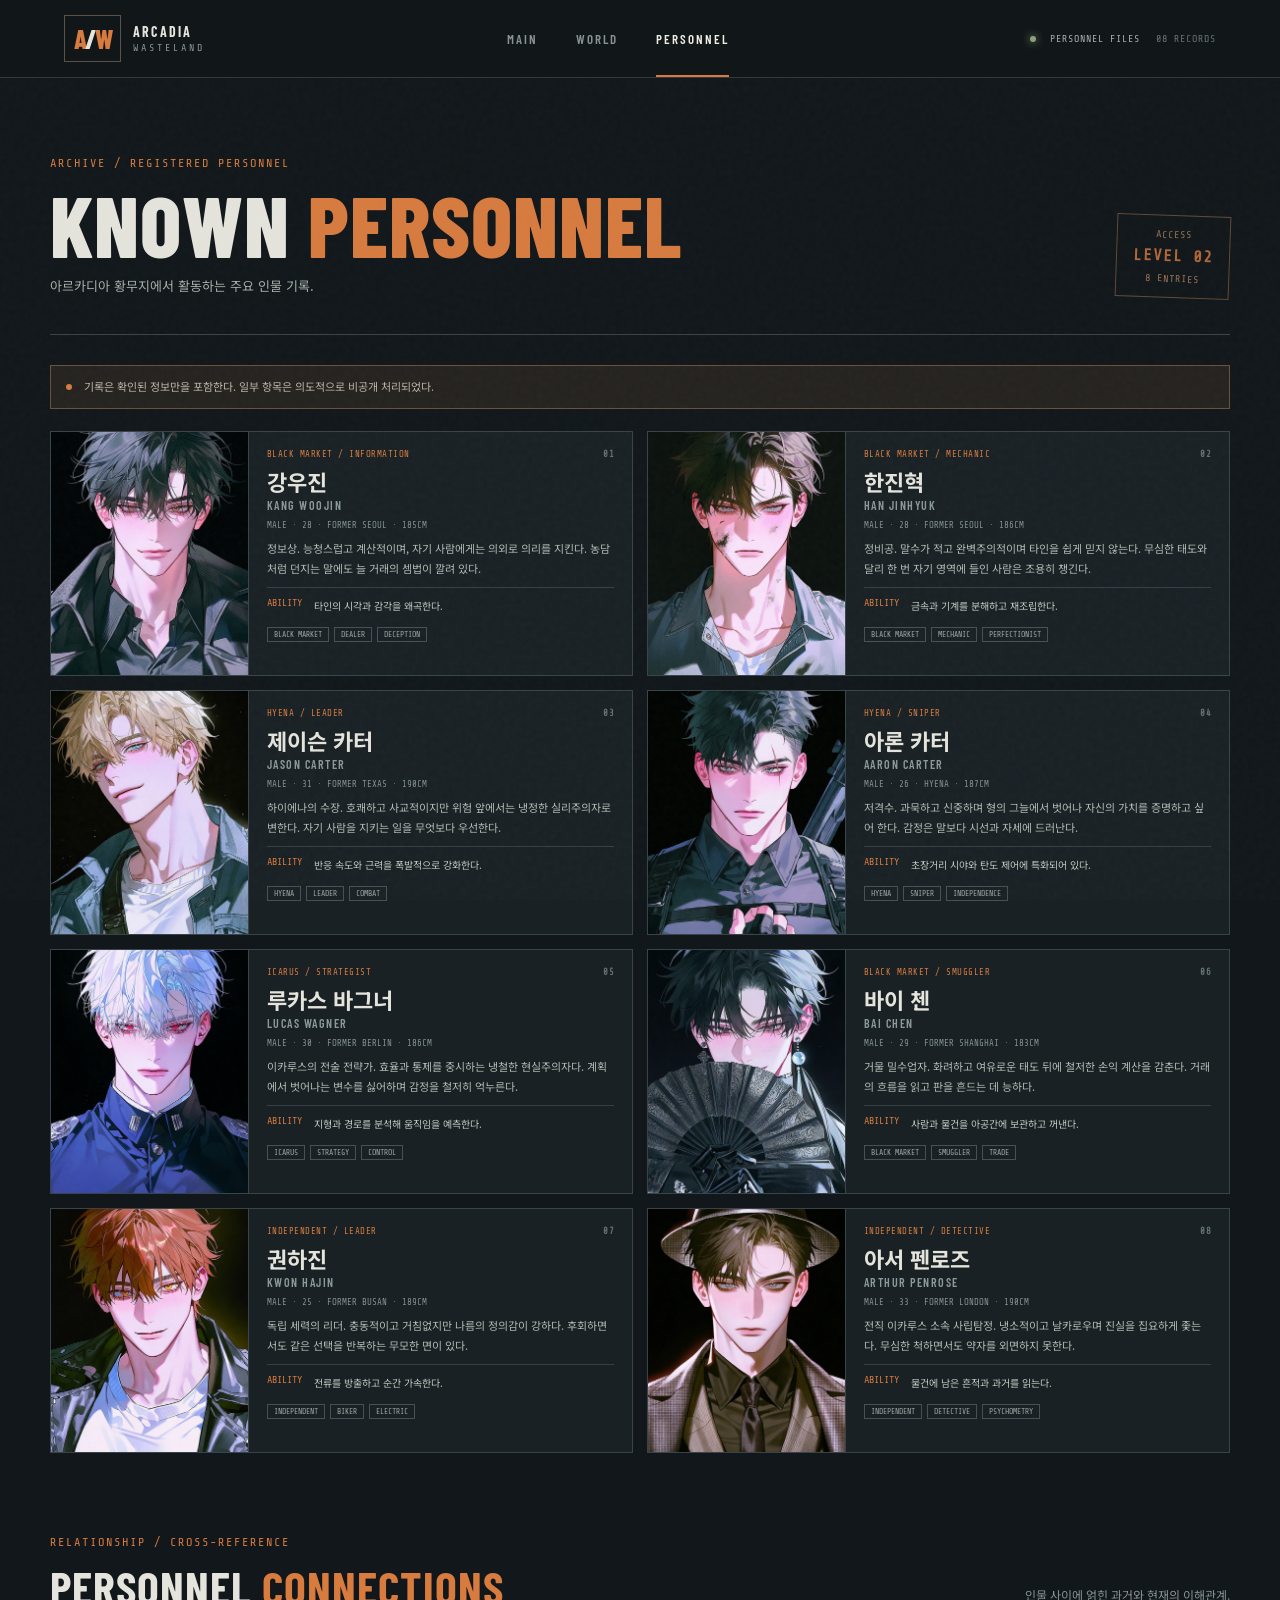
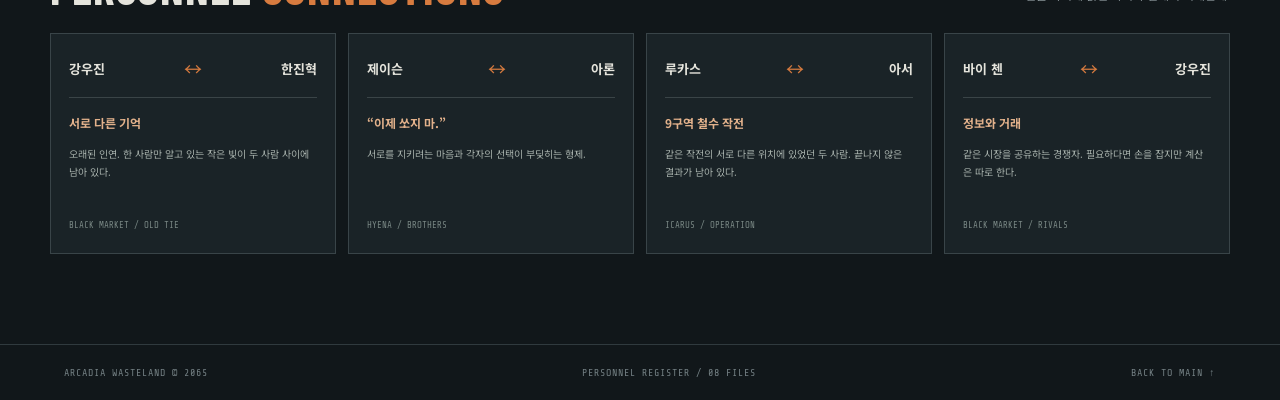
==== commit 2864b8bc: "Add files via upload" ====
--- a/characters.html
+++ b/characters.html
@@ -6,6 +6,18 @@
   <link rel="preconnect" href="https://fonts.googleapis.com"><link rel="preconnect" href="https://fonts.gstatic.com" crossorigin>
   <link href="https://fonts.googleapis.com/css2?family=Barlow+Condensed:wght@500;600;700;800&family=Noto+Sans+KR:wght@400;500;600;700&display=swap" rel="stylesheet">
   <link rel="stylesheet" href="assets/css/style.css">
+  <style>
+    .portrait-slot.has-portrait::before,
+    .portrait-slot.has-portrait::after { display: none; }
+    .portrait-slot.has-portrait img {
+      position: absolute;
+      inset: 0;
+      width: 100%;
+      height: 100%;
+      object-fit: cover;
+      object-position: center 25%;
+    }
+  </style>
 </head>
 <body>
   <div class="noise"></div>
@@ -18,14 +30,14 @@
     <div class="page-heading"><div><p class="eyebrow">ARCHIVE / REGISTERED PERSONNEL</p><h1>KNOWN <em>PERSONNEL</em></h1><p class="page-lead">아르카디아 황무지에서 활동하는 주요 인물 기록.</p></div><div class="heading-stamp">ACCESS<br><b>LEVEL 02</b><br>8 ENTRIES</div></div>
     <div class="personnel-note"><span class="warning-dot"></span> 기록은 확인된 정보만을 포함한다. 일부 항목은 의도적으로 비공개 처리되었다.</div>
     <section class="character-grid">
-      <article class="character-card"><div class="portrait-slot"><span>IMAGE SLOT / 01</span><small>PORTRAIT NOT UPLOADED</small></div><div class="character-data"><div class="character-top"><span>BLACK MARKET / INFORMATION</span><b>01</b></div><h2>강우진 <small>KANG WOOJIN</small></h2><p class="character-meta">MALE · 28 · FORMER SEOUL · 185CM</p><p class="character-summary">정보상. 능청스럽고 계산적이며, 자기 사람에게는 의외로 의리를 지킨다. 농담처럼 던지는 말에도 늘 거래의 셈법이 깔려 있다.</p><div class="ability"><b>ABILITY</b><span>타인의 시각과 감각을 왜곡한다.</span></div><div class="character-tags"><i>BLACK MARKET</i><i>DEALER</i><i>DECEPTION</i></div></div></article>
-      <article class="character-card"><div class="portrait-slot"><span>IMAGE SLOT / 02</span><small>PORTRAIT NOT UPLOADED</small></div><div class="character-data"><div class="character-top"><span>BLACK MARKET / MECHANIC</span><b>02</b></div><h2>한진혁 <small>HAN JINHYUK</small></h2><p class="character-meta">MALE · 28 · FORMER SEOUL · 186CM</p><p class="character-summary">정비공. 말수가 적고 완벽주의적이며 타인을 쉽게 믿지 않는다. 무심한 태도와 달리 한 번 자기 영역에 들인 사람은 조용히 챙긴다.</p><div class="ability"><b>ABILITY</b><span>금속과 기계를 분해하고 재조립한다.</span></div><div class="character-tags"><i>BLACK MARKET</i><i>MECHANIC</i><i>PERFECTIONIST</i></div></div></article>
-      <article class="character-card"><div class="portrait-slot"><span>IMAGE SLOT / 03</span><small>PORTRAIT NOT UPLOADED</small></div><div class="character-data"><div class="character-top"><span>HYENA / LEADER</span><b>03</b></div><h2>제이슨 카터 <small>JASON CARTER</small></h2><p class="character-meta">MALE · 31 · FORMER TEXAS · 190CM</p><p class="character-summary">하이에나의 수장. 호쾌하고 사교적이지만 위험 앞에서는 냉정한 실리주의자로 변한다. 자기 사람을 지키는 일을 무엇보다 우선한다.</p><div class="ability"><b>ABILITY</b><span>반응 속도와 근력을 폭발적으로 강화한다.</span></div><div class="character-tags"><i>HYENA</i><i>LEADER</i><i>COMBAT</i></div></div></article>
-      <article class="character-card"><div class="portrait-slot"><span>IMAGE SLOT / 04</span><small>PORTRAIT NOT UPLOADED</small></div><div class="character-data"><div class="character-top"><span>HYENA / SNIPER</span><b>04</b></div><h2>아론 카터 <small>AARON CARTER</small></h2><p class="character-meta">MALE · 26 · HYENA · 187CM</p><p class="character-summary">저격수. 과묵하고 신중하며 형의 그늘에서 벗어나 자신의 가치를 증명하고 싶어 한다. 감정은 말보다 시선과 자세에 드러난다.</p><div class="ability"><b>ABILITY</b><span>초장거리 시야와 탄도 제어에 특화되어 있다.</span></div><div class="character-tags"><i>HYENA</i><i>SNIPER</i><i>INDEPENDENCE</i></div></div></article>
-      <article class="character-card"><div class="portrait-slot"><span>IMAGE SLOT / 05</span><small>PORTRAIT NOT UPLOADED</small></div><div class="character-data"><div class="character-top"><span>ICARUS / STRATEGIST</span><b>05</b></div><h2>루카스 바그너 <small>LUCAS WAGNER</small></h2><p class="character-meta">MALE · 30 · FORMER BERLIN · 186CM</p><p class="character-summary">이카루스의 전술 전략가. 효율과 통제를 중시하는 냉철한 현실주의자다. 계획에서 벗어나는 변수를 싫어하며 감정을 철저히 억누른다.</p><div class="ability"><b>ABILITY</b><span>지형과 경로를 분석해 움직임을 예측한다.</span></div><div class="character-tags"><i>ICARUS</i><i>STRATEGY</i><i>CONTROL</i></div></div></article>
-      <article class="character-card"><div class="portrait-slot"><span>IMAGE SLOT / 06</span><small>PORTRAIT NOT UPLOADED</small></div><div class="character-data"><div class="character-top"><span>BLACK MARKET / SMUGGLER</span><b>06</b></div><h2>바이 첸 <small>BAI CHEN</small></h2><p class="character-meta">MALE · 29 · FORMER SHANGHAI · 183CM</p><p class="character-summary">거물 밀수업자. 화려하고 여유로운 태도 뒤에 철저한 손익 계산을 감춘다. 거래의 흐름을 읽고 판을 흔드는 데 능하다.</p><div class="ability"><b>ABILITY</b><span>사람과 물건을 아공간에 보관하고 꺼낸다.</span></div><div class="character-tags"><i>BLACK MARKET</i><i>SMUGGLER</i><i>TRADE</i></div></div></article>
-      <article class="character-card"><div class="portrait-slot"><span>IMAGE SLOT / 07</span><small>PORTRAIT NOT UPLOADED</small></div><div class="character-data"><div class="character-top"><span>INDEPENDENT / LEADER</span><b>07</b></div><h2>권하진 <small>KWON HAJIN</small></h2><p class="character-meta">MALE · 25 · FORMER BUSAN · 189CM</p><p class="character-summary">독립 세력의 리더. 충동적이고 거침없지만 나름의 정의감이 강하다. 후회하면서도 같은 선택을 반복하는 무모한 면이 있다.</p><div class="ability"><b>ABILITY</b><span>전류를 방출하고 순간 가속한다.</span></div><div class="character-tags"><i>INDEPENDENT</i><i>BIKER</i><i>ELECTRIC</i></div></div></article>
-      <article class="character-card"><div class="portrait-slot"><span>IMAGE SLOT / 08</span><small>PORTRAIT NOT UPLOADED</small></div><div class="character-data"><div class="character-top"><span>INDEPENDENT / DETECTIVE</span><b>08</b></div><h2>아서 펜로즈 <small>ARTHUR PENROSE</small></h2><p class="character-meta">MALE · 33 · FORMER LONDON · 190CM</p><p class="character-summary">전직 이카루스 소속 사립탐정. 냉소적이고 날카로우며 진실을 집요하게 좇는다. 무심한 척하면서도 약자를 외면하지 못한다.</p><div class="ability"><b>ABILITY</b><span>물건에 남은 흔적과 과거를 읽는다.</span></div><div class="character-tags"><i>INDEPENDENT</i><i>DETECTIVE</i><i>PSYCHOMETRY</i></div></div></article>
+      <article class="character-card"><div class="portrait-slot has-portrait"><img src="assets/images/characters/kang-woojin.jpg" alt="강우진"></div><div class="character-data"><div class="character-top"><span>BLACK MARKET / INFORMATION</span><b>01</b></div><h2>강우진 <small>KANG WOOJIN</small></h2><p class="character-meta">MALE · 28 · FORMER SEOUL · 185CM</p><p class="character-summary">정보상. 능청스럽고 계산적이며, 자기 사람에게는 의외로 의리를 지킨다. 농담처럼 던지는 말에도 늘 거래의 셈법이 깔려 있다.</p><div class="ability"><b>ABILITY</b><span>타인의 시각과 감각을 왜곡한다.</span></div><div class="character-tags"><i>BLACK MARKET</i><i>DEALER</i><i>DECEPTION</i></div></div></article>
+      <article class="character-card"><div class="portrait-slot has-portrait"><img src="assets/images/characters/han-jinhyuk.jpg" alt="한진혁"></div><div class="character-data"><div class="character-top"><span>BLACK MARKET / MECHANIC</span><b>02</b></div><h2>한진혁 <small>HAN JINHYUK</small></h2><p class="character-meta">MALE · 28 · FORMER SEOUL · 186CM</p><p class="character-summary">정비공. 말수가 적고 완벽주의적이며 타인을 쉽게 믿지 않는다. 무심한 태도와 달리 한 번 자기 영역에 들인 사람은 조용히 챙긴다.</p><div class="ability"><b>ABILITY</b><span>금속과 기계를 분해하고 재조립한다.</span></div><div class="character-tags"><i>BLACK MARKET</i><i>MECHANIC</i><i>PERFECTIONIST</i></div></div></article>
+      <article class="character-card"><div class="portrait-slot has-portrait"><img src="assets/images/characters/jason-carter.jpg" alt="제이슨 카터"></div><div class="character-data"><div class="character-top"><span>HYENA / LEADER</span><b>03</b></div><h2>제이슨 카터 <small>JASON CARTER</small></h2><p class="character-meta">MALE · 31 · FORMER TEXAS · 190CM</p><p class="character-summary">하이에나의 수장. 호쾌하고 사교적이지만 위험 앞에서는 냉정한 실리주의자로 변한다. 자기 사람을 지키는 일을 무엇보다 우선한다.</p><div class="ability"><b>ABILITY</b><span>반응 속도와 근력을 폭발적으로 강화한다.</span></div><div class="character-tags"><i>HYENA</i><i>LEADER</i><i>COMBAT</i></div></div></article>
+      <article class="character-card"><div class="portrait-slot has-portrait"><img src="assets/images/characters/aaron-carter.jpg" alt="아론 카터"></div><div class="character-data"><div class="character-top"><span>HYENA / SNIPER</span><b>04</b></div><h2>아론 카터 <small>AARON CARTER</small></h2><p class="character-meta">MALE · 26 · HYENA · 187CM</p><p class="character-summary">저격수. 과묵하고 신중하며 형의 그늘에서 벗어나 자신의 가치를 증명하고 싶어 한다. 감정은 말보다 시선과 자세에 드러난다.</p><div class="ability"><b>ABILITY</b><span>초장거리 시야와 탄도 제어에 특화되어 있다.</span></div><div class="character-tags"><i>HYENA</i><i>SNIPER</i><i>INDEPENDENCE</i></div></div></article>
+      <article class="character-card"><div class="portrait-slot has-portrait"><img src="assets/images/characters/lucas-wagner.jpg" alt="루카스 바그너"></div><div class="character-data"><div class="character-top"><span>ICARUS / STRATEGIST</span><b>05</b></div><h2>루카스 바그너 <small>LUCAS WAGNER</small></h2><p class="character-meta">MALE · 30 · FORMER BERLIN · 186CM</p><p class="character-summary">이카루스의 전술 전략가. 효율과 통제를 중시하는 냉철한 현실주의자다. 계획에서 벗어나는 변수를 싫어하며 감정을 철저히 억누른다.</p><div class="ability"><b>ABILITY</b><span>지형과 경로를 분석해 움직임을 예측한다.</span></div><div class="character-tags"><i>ICARUS</i><i>STRATEGY</i><i>CONTROL</i></div></div></article>
+      <article class="character-card"><div class="portrait-slot has-portrait"><img src="assets/images/characters/bai-chen.jpg" alt="바이 첸"></div><div class="character-data"><div class="character-top"><span>BLACK MARKET / SMUGGLER</span><b>06</b></div><h2>바이 첸 <small>BAI CHEN</small></h2><p class="character-meta">MALE · 29 · FORMER SHANGHAI · 183CM</p><p class="character-summary">거물 밀수업자. 화려하고 여유로운 태도 뒤에 철저한 손익 계산을 감춘다. 거래의 흐름을 읽고 판을 흔드는 데 능하다.</p><div class="ability"><b>ABILITY</b><span>사람과 물건을 아공간에 보관하고 꺼낸다.</span></div><div class="character-tags"><i>BLACK MARKET</i><i>SMUGGLER</i><i>TRADE</i></div></div></article>
+      <article class="character-card"><div class="portrait-slot has-portrait"><img src="assets/images/characters/kwon-hajin.jpg" alt="권하진"></div><div class="character-data"><div class="character-top"><span>INDEPENDENT / LEADER</span><b>07</b></div><h2>권하진 <small>KWON HAJIN</small></h2><p class="character-meta">MALE · 25 · FORMER BUSAN · 189CM</p><p class="character-summary">독립 세력의 리더. 충동적이고 거침없지만 나름의 정의감이 강하다. 후회하면서도 같은 선택을 반복하는 무모한 면이 있다.</p><div class="ability"><b>ABILITY</b><span>전류를 방출하고 순간 가속한다.</span></div><div class="character-tags"><i>INDEPENDENT</i><i>BIKER</i><i>ELECTRIC</i></div></div></article>
+      <article class="character-card"><div class="portrait-slot has-portrait"><img src="assets/images/characters/arthur-penrose.jpg" alt="아서 펜로즈"></div><div class="character-data"><div class="character-top"><span>INDEPENDENT / DETECTIVE</span><b>08</b></div><h2>아서 펜로즈 <small>ARTHUR PENROSE</small></h2><p class="character-meta">MALE · 33 · FORMER LONDON · 190CM</p><p class="character-summary">전직 이카루스 소속 사립탐정. 냉소적이고 날카로우며 진실을 집요하게 좇는다. 무심한 척하면서도 약자를 외면하지 못한다.</p><div class="ability"><b>ABILITY</b><span>물건에 남은 흔적과 과거를 읽는다.</span></div><div class="character-tags"><i>INDEPENDENT</i><i>DETECTIVE</i><i>PSYCHOMETRY</i></div></div></article>
     </section>
 
     <section class="relations-section">
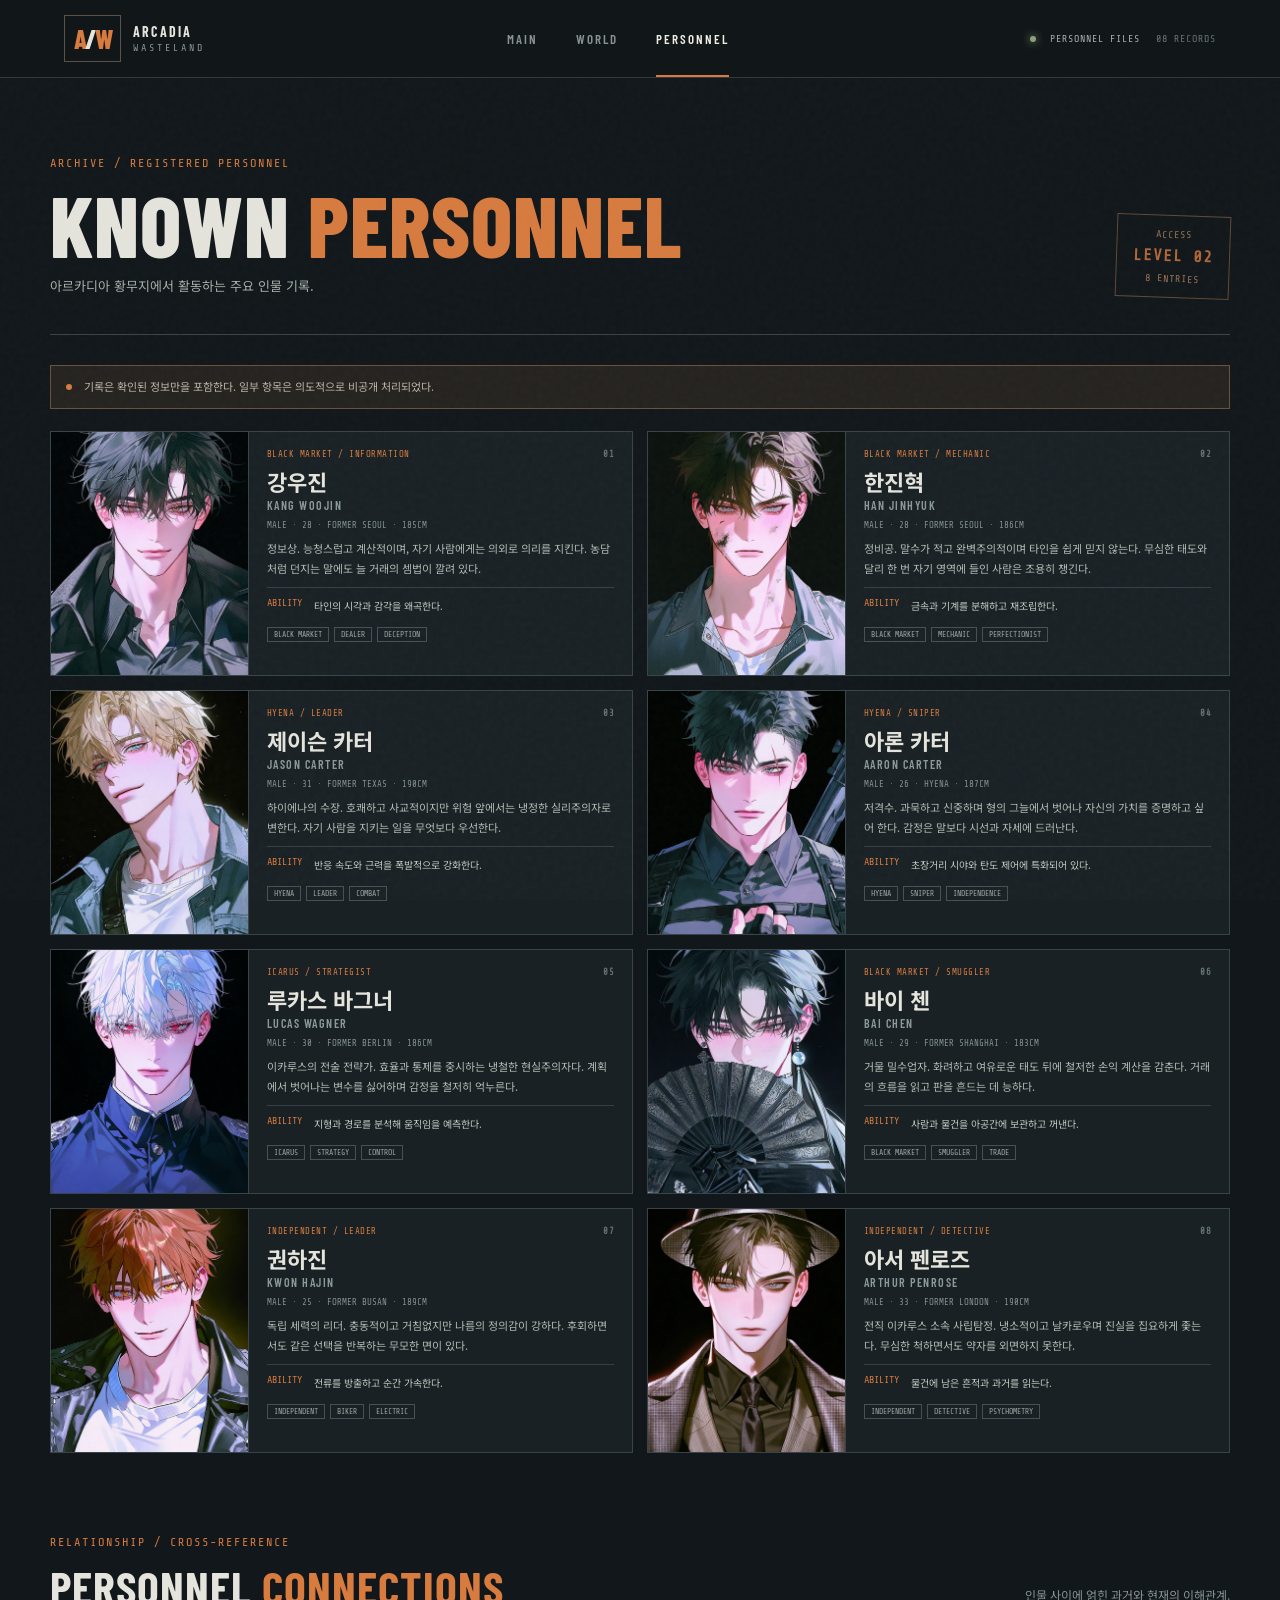
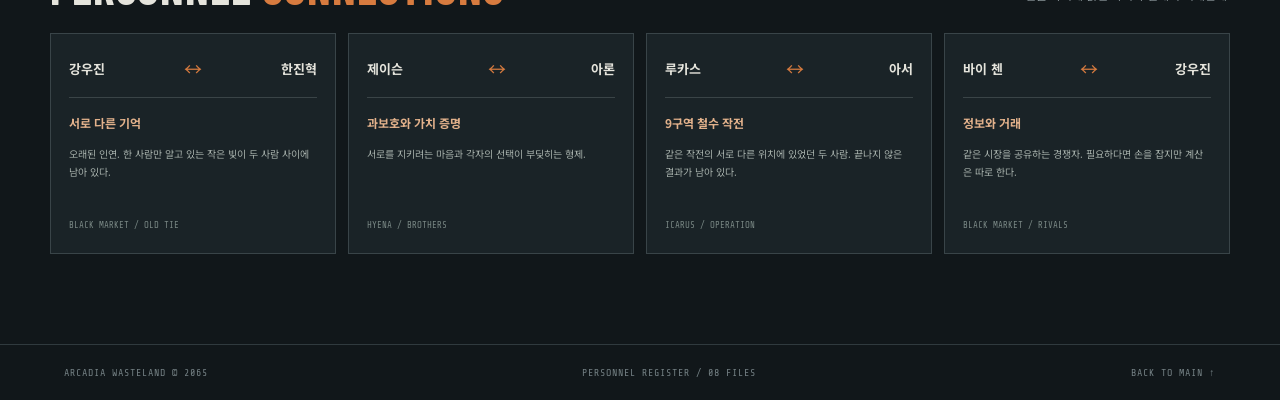
==== commit 2f1d1f2e: "Update characters.html" ====
--- a/characters.html
+++ b/characters.html
@@ -44,7 +44,7 @@
       <div class="section-title"><div><span class="section-kicker">RELATIONSHIP / CROSS-REFERENCE</span><h2>PERSONNEL <em>CONNECTIONS</em></h2></div><p>인물 사이에 얽힌 과거와 현재의 이해관계.</p></div>
       <div class="relation-grid">
         <div class="relation-card"><div class="relation-names"><b>강우진</b><span>↔</span><b>한진혁</b></div><strong>서로 다른 기억</strong><p>오래된 인연. 한 사람만 알고 있는 작은 빚이 두 사람 사이에 남아 있다.</p><small>BLACK MARKET / OLD TIE</small></div>
-        <div class="relation-card"><div class="relation-names"><b>제이슨</b><span>↔</span><b>아론</b></div><strong>“이제 쏘지 마.”</strong><p>서로를 지키려는 마음과 각자의 선택이 부딪히는 형제.</p><small>HYENA / BROTHERS</small></div>
+        <div class="relation-card"><div class="relation-names"><b>제이슨</b><span>↔</span><b>아론</b></div><strong>과보호와 가치 증명</strong><p>서로를 지키려는 마음과 각자의 선택이 부딪히는 형제.</p><small>HYENA / BROTHERS</small></div>
         <div class="relation-card"><div class="relation-names"><b>루카스</b><span>↔</span><b>아서</b></div><strong>9구역 철수 작전</strong><p>같은 작전의 서로 다른 위치에 있었던 두 사람. 끝나지 않은 결과가 남아 있다.</p><small>ICARUS / OPERATION</small></div>
         <div class="relation-card"><div class="relation-names"><b>바이 첸</b><span>↔</span><b>강우진</b></div><strong>정보와 거래</strong><p>같은 시장을 공유하는 경쟁자. 필요하다면 손을 잡지만 계산은 따로 한다.</p><small>BLACK MARKET / RIVALS</small></div>
       </div>
